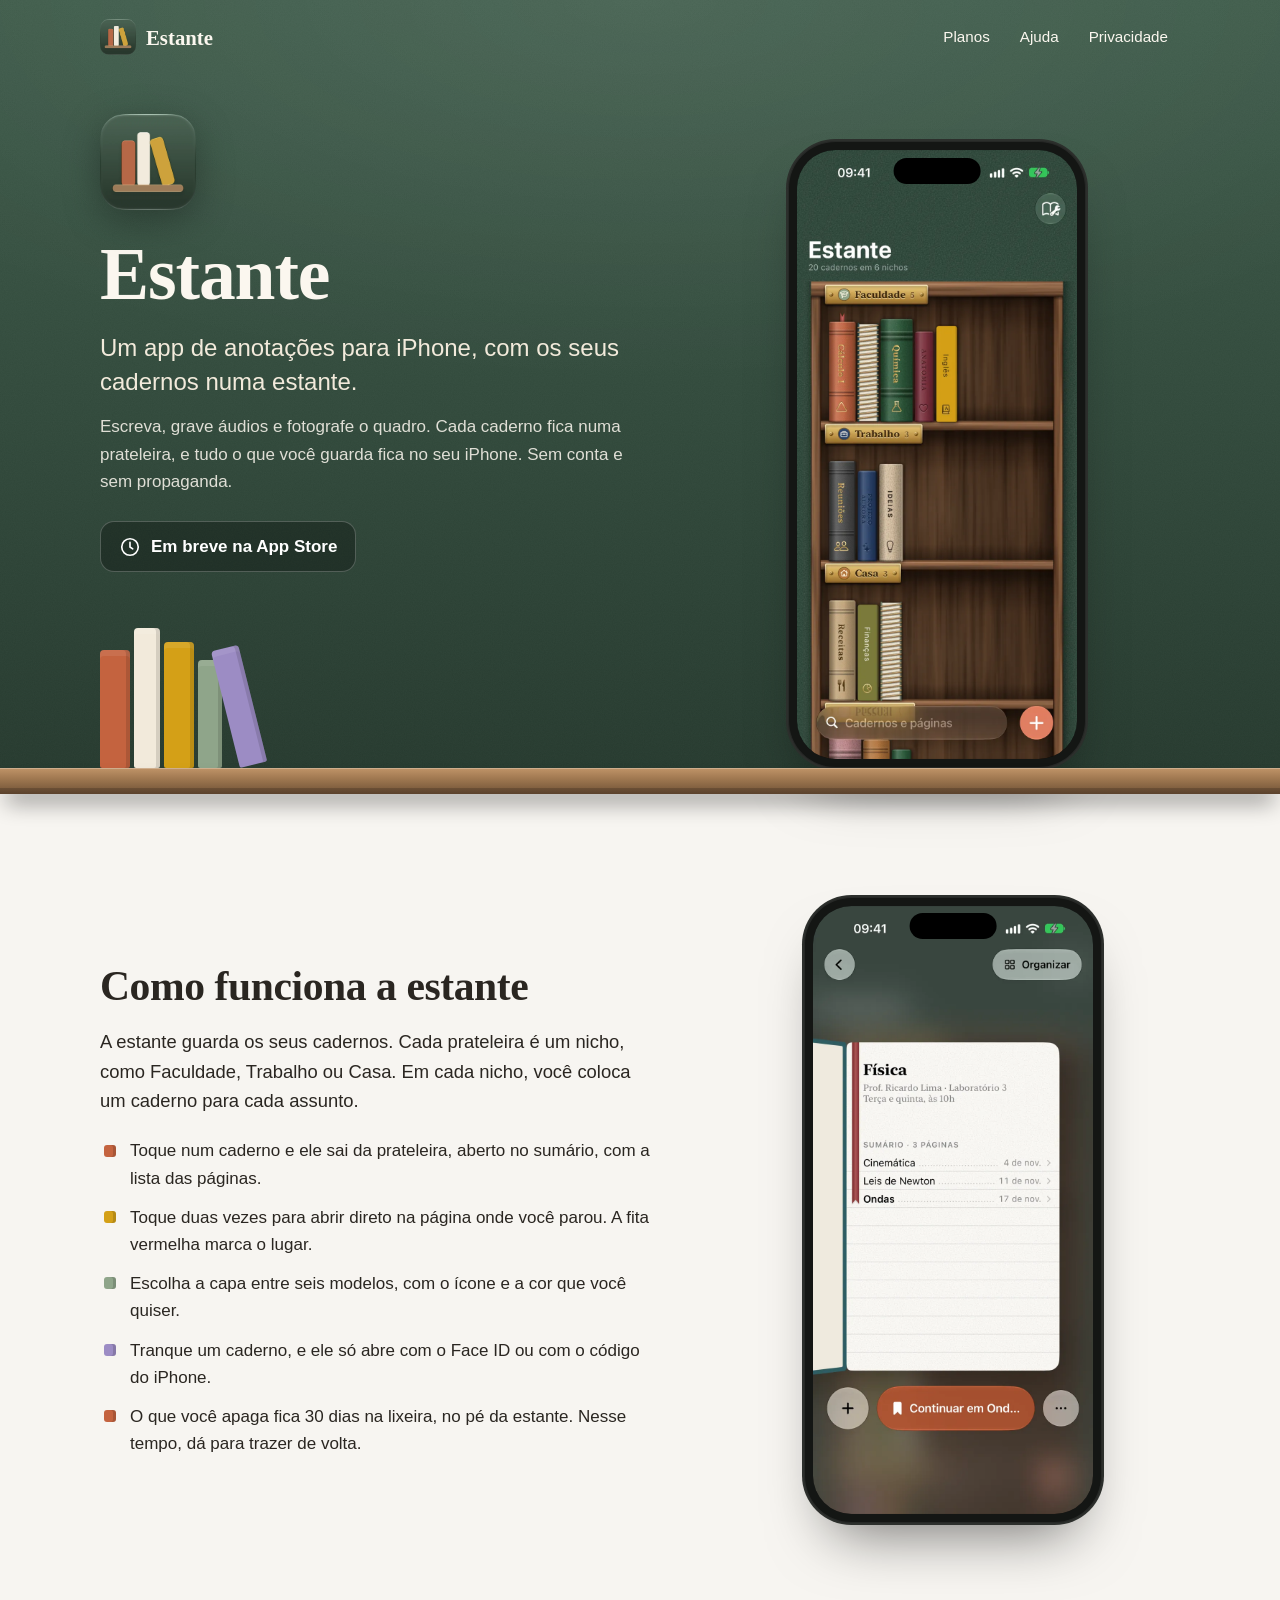
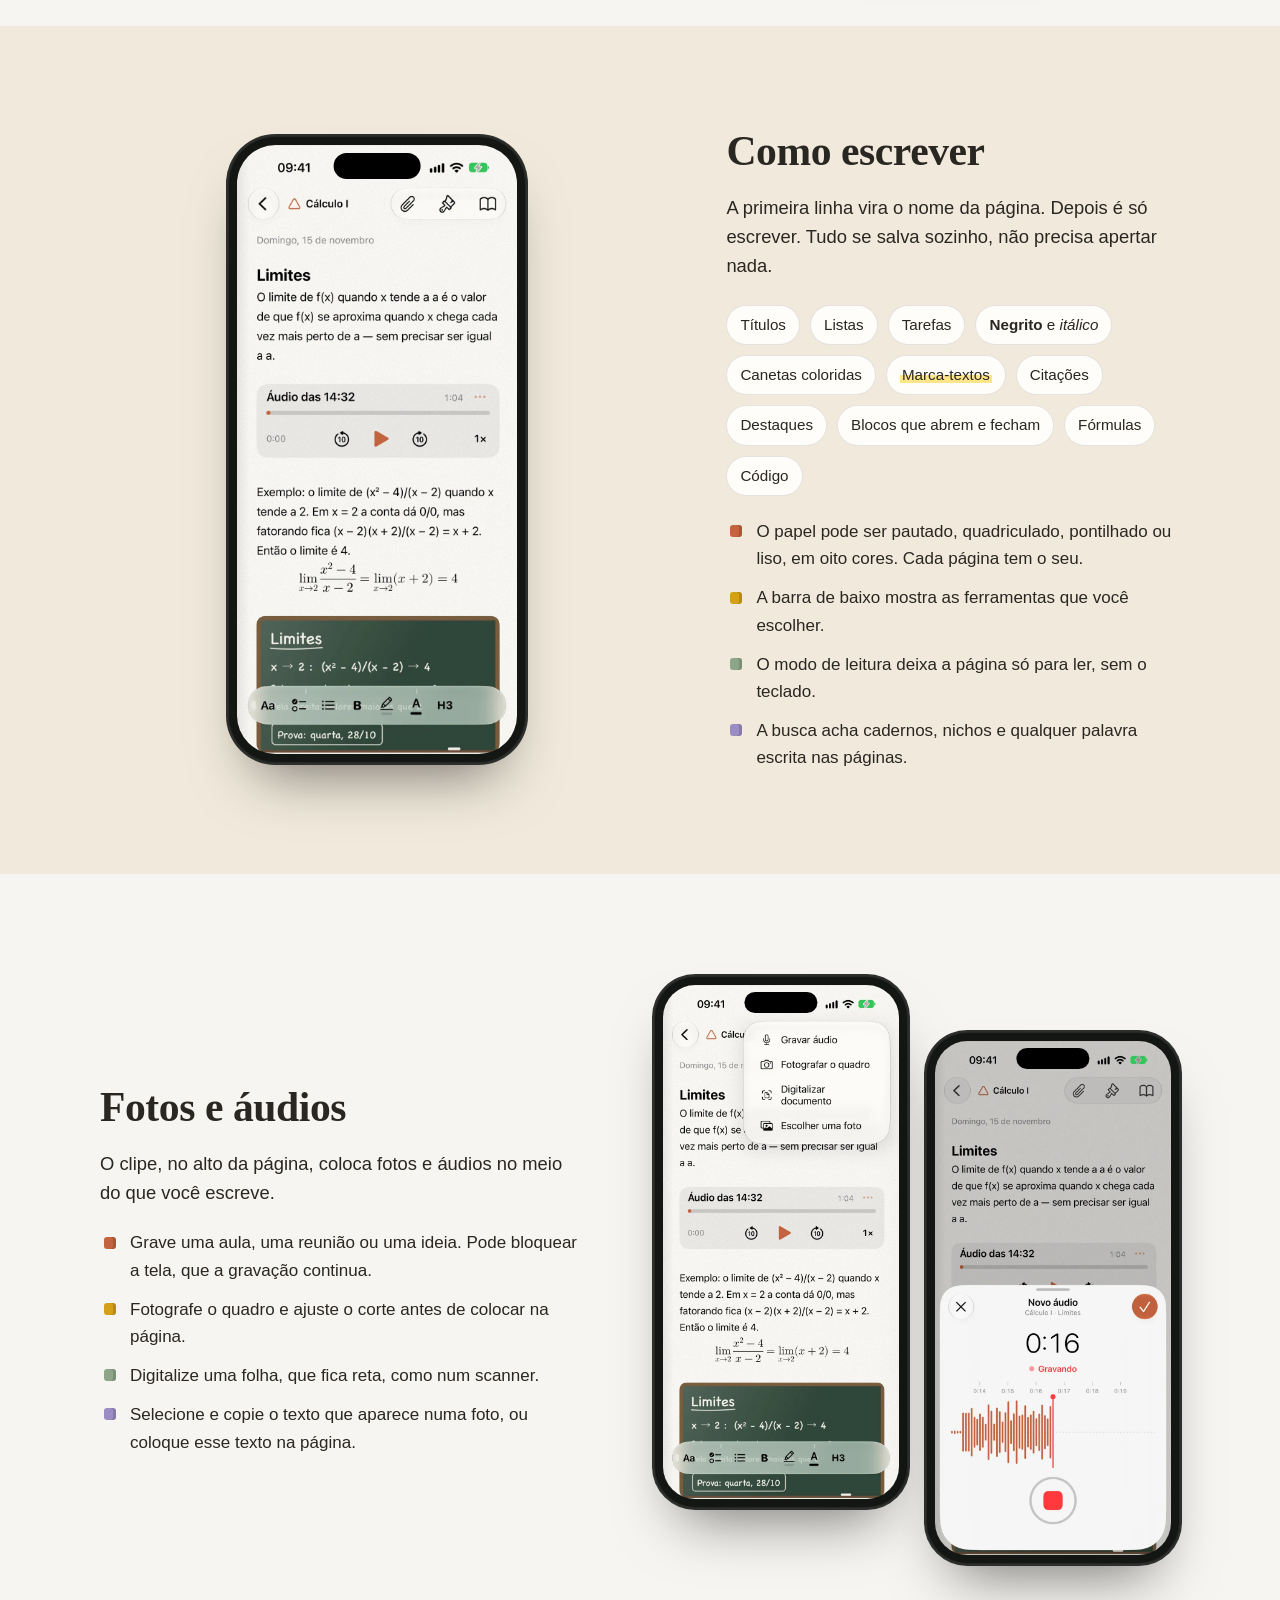
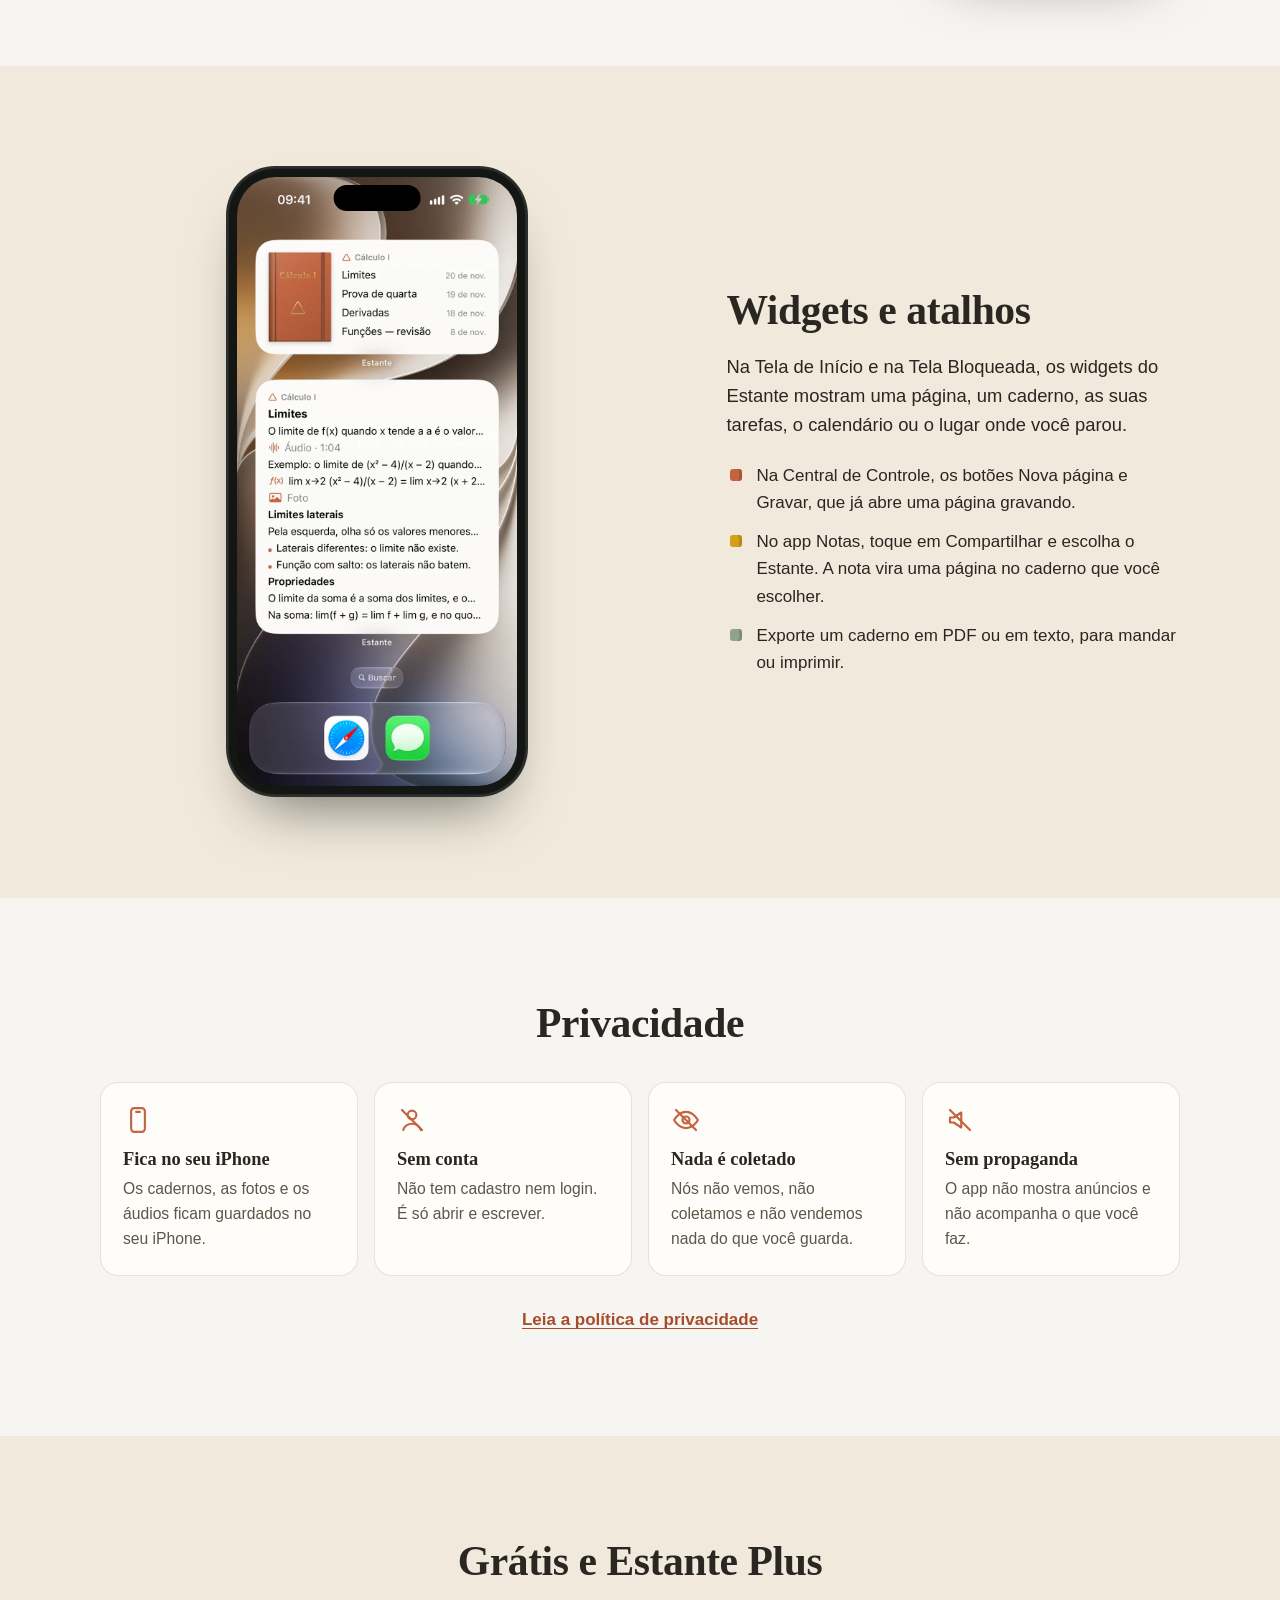
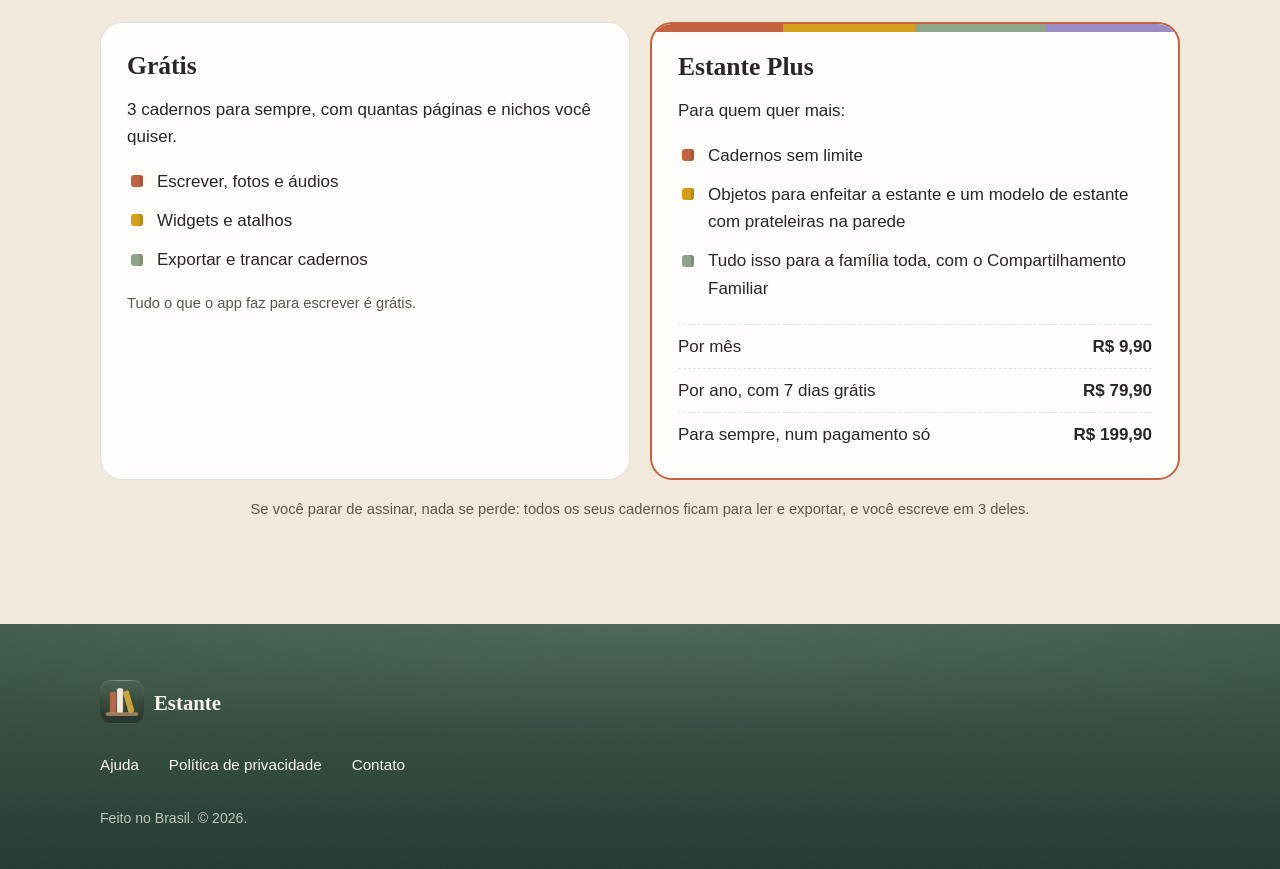
==== index.html @ 5b4198fe "O site do Estante: o início, a política de privacidade e a ajuda As páginas do app, com as cores del" ====
<!doctype html>
<html lang="pt-BR">
<head>
  <meta charset="utf-8">
  <meta name="viewport" content="width=device-width, initial-scale=1">
  <title>Estante · Um app de anotações para iPhone</title>
  <meta name="description" content="O Estante é um app de anotações para iPhone. Os seus cadernos ficam numa estante, e tudo o que você escreve fica no seu iPhone.">
  <meta name="theme-color" content="#3d5a49">
  <link rel="canonical" href="https://capetinigui.github.io/estante-site/">
  <meta property="og:url" content="https://capetinigui.github.io/estante-site/">
  <meta property="og:image" content="https://capetinigui.github.io/estante-site/imagens/compartilhar.jpg">
  <meta property="og:image:width" content="1200">
  <meta property="og:image:height" content="630">
  <meta property="og:image:alt" content="O ícone do Estante e o texto: um app de anotações para iPhone, com os seus cadernos numa estante.">
  <meta name="twitter:card" content="summary_large_image">
  <meta property="og:title" content="Estante">
  <meta property="og:description" content="Um app de anotações para iPhone, com os seus cadernos numa estante.">
  <meta property="og:type" content="website">
  <meta property="og:locale" content="pt_BR">
  <link rel="icon" type="image/png" href="imagens/favicon.png">
  <link rel="apple-touch-icon" href="imagens/icone-toque.png">
  <link rel="stylesheet" href="estilo.css">
</head>
<body>
  <a class="pular" href="#principal">Pular para o conteúdo</a>

  <header class="parede abertura-livros">
    <nav class="barra conteudo" aria-label="Principal">
      <a class="marca" href="./"><img src="imagens/icone.webp" width="36" height="36" alt="">Estante</a>
      <div class="links">
        <a class="largo" href="#planos">Planos</a>
        <a href="ajuda/">Ajuda</a>
        <a href="privacidade/">Privacidade</a>
      </div>
    </nav>

    <div class="abertura conteudo">
      <div class="texto">
        <img class="icone-grande" src="imagens/icone.webp" width="96" height="96" alt="O ícone do Estante: três livros numa tábua, sobre a parede verde.">
        <h1>Estante</h1>
        <p class="chamada">Um app de anotações para iPhone, com os seus cadernos numa estante.</p>
        <p>Escreva, grave áudios e fotografe o quadro. Cada caderno fica numa prateleira, e tudo o que você guarda fica no seu iPhone. Sem conta e sem propaganda.</p>
        <p class="selo">
          <svg viewBox="0 0 24 24" fill="none" stroke="currentColor" stroke-width="1.8" stroke-linecap="round" stroke-linejoin="round" aria-hidden="true"><circle cx="12" cy="12" r="9"/><path d="M12 7v5l3 2"/></svg>
          Em breve na App Store
        </p>
      </div>
      <figure class="aparelho">
        <img src="imagens/estante.webp" width="780" height="1696" alt="A estante do app: prateleiras de madeira com os nichos Faculdade, Trabalho e Casa, cada um com os seus cadernos em pé.">
      </figure>
    </div>

    <div class="livros" aria-hidden="true"><span></span><span></span><span></span><span></span><span></span></div>
    <div class="tabua" aria-hidden="true"></div>
  </header>

  <main id="principal">
    <section class="secao" id="estante" aria-labelledby="t-estante">
      <div class="conteudo duas-colunas">
        <div class="texto">
          <h2 id="t-estante">Como funciona a estante</h2>
          <p class="maior">A estante guarda os seus cadernos. Cada prateleira é um nicho, como Faculdade, Trabalho ou Casa. Em cada nicho, você coloca um caderno para cada assunto.</p>
          <ul class="lista">
            <li>Toque num caderno e ele sai da prateleira, aberto no sumário, com a lista das páginas.</li>
            <li>Toque duas vezes para abrir direto na página onde você parou. A fita vermelha marca o lugar.</li>
            <li>Escolha a capa entre seis modelos, com o ícone e a cor que você quiser.</li>
            <li>Tranque um caderno, e ele só abre com o Face ID ou com o código do iPhone.</li>
            <li>O que você apaga fica 30 dias na lixeira, no pé da estante. Nesse tempo, dá para trazer de volta.</li>
          </ul>
        </div>
        <figure class="aparelho">
          <img src="imagens/caderno.webp" width="780" height="1696" loading="lazy" alt="O caderno Física fora da prateleira, aberto no sumário, com as páginas Cinemática, Leis de Newton e Ondas.">
        </figure>
      </div>
    </section>

    <section class="secao alternada" id="escrever" aria-labelledby="t-escrever">
      <div class="conteudo duas-colunas invertida">
        <div class="texto">
          <h2 id="t-escrever">Como escrever</h2>
          <p class="maior">A primeira linha vira o nome da página. Depois é só escrever. Tudo se salva sozinho, não precisa apertar nada.</p>
          <ul class="etiquetas" aria-label="O que dá para usar na página">
            <li>Títulos</li>
            <li>Listas</li>
            <li>Tarefas</li>
            <li><strong>Negrito</strong> e <em>itálico</em></li>
            <li>Canetas coloridas</li>
            <li><span class="m">Marca-textos</span></li>
            <li>Citações</li>
            <li>Destaques</li>
            <li>Blocos que abrem e fecham</li>
            <li>Fórmulas</li>
            <li>Código</li>
          </ul>
          <ul class="lista">
            <li>O papel pode ser pautado, quadriculado, pontilhado ou liso, em oito cores. Cada página tem o seu.</li>
            <li>A barra de baixo mostra as ferramentas que você escolher.</li>
            <li>O modo de leitura deixa a página só para ler, sem o teclado.</li>
            <li>A busca acha cadernos, nichos e qualquer palavra escrita nas páginas.</li>
          </ul>
        </div>
        <figure class="aparelho">
          <img src="imagens/pagina.webp" width="780" height="1696" loading="lazy" alt="Uma página do caderno Cálculo I, sobre limites, com texto, um áudio, uma fórmula e a foto do quadro da aula.">
        </figure>
      </div>
    </section>

    <section class="secao" id="fotos-e-audios" aria-labelledby="t-fotos">
      <div class="conteudo duas-colunas">
        <div class="texto">
          <h2 id="t-fotos">Fotos e áudios</h2>
          <p class="maior">O clipe, no alto da página, coloca fotos e áudios no meio do que você escreve.</p>
          <ul class="lista">
            <li>Grave uma aula, uma reunião ou uma ideia. Pode bloquear a tela, que a gravação continua.</li>
            <li>Fotografe o quadro e ajuste o corte antes de colocar na página.</li>
            <li>Digitalize uma folha, que fica reta, como num scanner.</li>
            <li>Selecione e copie o texto que aparece numa foto, ou coloque esse texto na página.</li>
          </ul>
        </div>
        <div class="par">
          <figure class="aparelho pequeno">
            <img src="imagens/clipe.webp" width="780" height="1696" loading="lazy" alt="O menu do clipe aberto na página, com Gravar áudio, Fotografar o quadro, Digitalizar documento e Escolher uma foto.">
          </figure>
          <figure class="aparelho pequeno">
            <img src="imagens/gravar.webp" width="780" height="1696" loading="lazy" alt="A tela de gravar um áudio novo, gravando há 16 segundos, com a onda da voz.">
          </figure>
        </div>
      </div>
    </section>

    <section class="secao alternada" id="widgets" aria-labelledby="t-widgets">
      <div class="conteudo duas-colunas invertida">
        <div class="texto">
          <h2 id="t-widgets">Widgets e atalhos</h2>
          <p class="maior">Na Tela de Início e na Tela Bloqueada, os widgets do Estante mostram uma página, um caderno, as suas tarefas, o calendário ou o lugar onde você parou.</p>
          <ul class="lista">
            <li>Na Central de Controle, os botões Nova página e Gravar, que já abre uma página gravando.</li>
            <li>No app Notas, toque em Compartilhar e escolha o Estante. A nota vira uma página no caderno que você escolher.</li>
            <li>Exporte um caderno em PDF ou em texto, para mandar ou imprimir.</li>
          </ul>
        </div>
        <figure class="aparelho">
          <img src="imagens/widgets.webp" width="780" height="1696" loading="lazy" alt="A Tela de Início com dois widgets do Estante: o caderno Cálculo I com as últimas páginas e a página Limites.">
        </figure>
      </div>
    </section>

    <section class="secao" id="privacidade" aria-labelledby="t-privacidade">
      <div class="conteudo centro">
        <h2 id="t-privacidade">Privacidade</h2>
        <div class="cartoes">
          <div class="cartao">
            <svg viewBox="0 0 24 24" fill="none" stroke="currentColor" stroke-width="1.7" stroke-linecap="round" stroke-linejoin="round" aria-hidden="true"><rect x="6.5" y="2.5" width="11" height="19" rx="2.5"/><path d="M10.5 5.5h3"/></svg>
            <h3>Fica no seu iPhone</h3>
            <p>Os cadernos, as fotos e os áudios ficam guardados no seu iPhone.</p>
          </div>
          <div class="cartao">
            <svg viewBox="0 0 24 24" fill="none" stroke="currentColor" stroke-width="1.7" stroke-linecap="round" stroke-linejoin="round" aria-hidden="true"><circle cx="12" cy="8" r="3.5"/><path d="M5 20c1.2-3.4 4-5 7-5s5.8 1.6 7 5"/><path d="M4 4l16 16"/></svg>
            <h3>Sem conta</h3>
            <p>Não tem cadastro nem login. É só abrir e escrever.</p>
          </div>
          <div class="cartao">
            <svg viewBox="0 0 24 24" fill="none" stroke="currentColor" stroke-width="1.7" stroke-linecap="round" stroke-linejoin="round" aria-hidden="true"><path d="M2.5 12s3.5-6.5 9.5-6.5S21.5 12 21.5 12 18 18.5 12 18.5 2.5 12 2.5 12z"/><circle cx="12" cy="12" r="2.8"/><path d="M4 4l16 16"/></svg>
            <h3>Nada é coletado</h3>
            <p>Nós não vemos, não coletamos e não vendemos nada do que você guarda.</p>
          </div>
          <div class="cartao">
            <svg viewBox="0 0 24 24" fill="none" stroke="currentColor" stroke-width="1.7" stroke-linecap="round" stroke-linejoin="round" aria-hidden="true"><path d="M4 10v4h3l6 4V6L7 10H4z"/><path d="M4 4l16 16"/></svg>
            <h3>Sem propaganda</h3>
            <p>O app não mostra anúncios e não acompanha o que você faz.</p>
          </div>
        </div>
        <p class="mais"><a href="privacidade/">Leia a política de privacidade</a></p>
      </div>
    </section>

    <section class="secao alternada" id="planos" aria-labelledby="t-planos">
      <div class="conteudo">
        <div class="centro">
          <h2 id="t-planos">Grátis e Estante Plus</h2>
        </div>
        <div class="planos">
          <div class="plano">
            <h3>Grátis</h3>
            <p>3 cadernos para sempre, com quantas páginas e nichos você quiser.</p>
            <ul class="lista">
              <li>Escrever, fotos e áudios</li>
              <li>Widgets e atalhos</li>
              <li>Exportar e trancar cadernos</li>
            </ul>
            <p class="nota">Tudo o que o app faz para escrever é grátis.</p>
          </div>
          <div class="plano plus">
            <h3>Estante Plus</h3>
            <p>Para quem quer mais:</p>
            <ul class="lista">
              <li>Cadernos sem limite</li>
              <li>Objetos para enfeitar a estante e um modelo de estante com prateleiras na parede</li>
              <li>Tudo isso para a família toda, com o Compartilhamento Familiar</li>
            </ul>
            <ul class="precos">
              <li><span>Por mês</span><strong>R$ 9,90</strong></li>
              <li><span>Por ano, com 7 dias grátis</span><strong>R$ 79,90</strong></li>
              <li><span>Para sempre, num pagamento só</span><strong>R$ 199,90</strong></li>
            </ul>
          </div>
        </div>
        <p class="nota centro">Se você parar de assinar, nada se perde: todos os seus cadernos ficam para ler e exportar, e você escreve em 3 deles.</p>
      </div>
    </section>
  </main>

  <footer class="parede pe">
    <div class="conteudo">
      <a class="marca" href="./"><img src="imagens/icone.webp" width="44" height="44" alt="">Estante</a>
      <div class="links">
        <a href="ajuda/">Ajuda</a>
        <a href="privacidade/">Política de privacidade</a>
        <a href="ajuda/#contato">Contato</a>
      </div>
      <small>Feito no Brasil. © 2026.</small>
    </div>
  </footer>
</body>
</html>
---- estilo.css ----
/* O site do Estante: as cores do app (a parede verde, a nogueira da estante,
   o papel e a terracota), as letras do próprio aparelho e nada de fora: sem
   fontes, scripts ou contadores de outros sites. */

:root {
  color-scheme: light dark;

  --parede: #3d5a49;
  --parede-escura: #26392e;
  --nogueira-clara: #c09468;
  --nogueira: #a27a52;
  --nogueira-escura: #6f5136;

  --papel: #f7f5f1;
  --papel-2: #f1eadc;
  --cartao: #fffdf9;
  --tinta: #2a2621;
  --tinta-suave: #5d554b;
  --linha: rgba(42, 38, 33, 0.12);

  --terracota: #c4633f;
  --terracota-texto: #a64d2d;
  --botao: #b5562f;
  --mostarda: #d4a017;
  --salvia: #8fa58a;
  --lilas: #9c8cc4;
  --creme: #f2eadb;
  --marca-texto: #ffe58a;

  --serifa: ui-serif, "New York", "Iowan Old Style", "Palatino Linotype", Georgia, serif;
  --sem-serifa: -apple-system, BlinkMacSystemFont, "Segoe UI", Roboto, "Helvetica Neue", Arial, sans-serif;
  --largura: 1080px;
}

@media (prefers-color-scheme: dark) {
  :root {
    --papel: #1b2520;
    --papel-2: #212d27;
    --cartao: #26332c;
    --tinta: #eee8dd;
    --tinta-suave: #b8afa2;
    --linha: rgba(238, 232, 221, 0.14);
    --terracota-texto: #e88d66;
    --marca-texto: #8a6d12;
  }
}

* { box-sizing: border-box; }

html { -webkit-text-size-adjust: 100%; scroll-behavior: smooth; }
@media (prefers-reduced-motion: reduce) { html { scroll-behavior: auto; } }

body {
  margin: 0;
  background: var(--papel);
  color: var(--tinta);
  font: 17px/1.6 var(--sem-serifa);
  overflow-x: hidden;
}

img { max-width: 100%; }

a { color: var(--terracota-texto); text-underline-offset: 0.18em; }
a:hover { text-decoration-thickness: 2px; }
:focus-visible { outline: 3px solid var(--mostarda); outline-offset: 3px; border-radius: 4px; }

h1, h2, h3 { font-family: var(--serifa); font-weight: 700; line-height: 1.15; margin: 0; }
h2 { font-size: clamp(1.85rem, 1.4rem + 1.6vw, 2.6rem); letter-spacing: -0.01em; }
h3 { font-size: 1.3rem; }
p { margin: 0.9em 0 0; }

.conteudo { width: min(100% - 32px, var(--largura)); margin-inline: auto; }

.pular {
  position: absolute; left: 16px; top: -60px; z-index: 10;
  background: var(--cartao); color: var(--tinta); padding: 10px 14px; border-radius: 10px;
}
.pular:focus { top: 12px; }

/* ------------------------------------------------------------------ */
/* A parede: o alto de todas as páginas e o pé.                        */

.parede {
  position: relative;
  color: #fbf7ef;
  background:
    radial-gradient(120% 80% at 50% 0%, rgba(255, 255, 255, 0.07), transparent 60%),
    linear-gradient(180deg, var(--parede) 0%, var(--parede-escura) 100%);
}
/* Um pouco de textura de tinta na parede, desenhada aqui mesmo. */
.parede::before {
  content: "";
  position: absolute; inset: 0;
  pointer-events: none;
  opacity: 0.22;
  mix-blend-mode: soft-light;
  background-image: url("data:image/svg+xml,%3Csvg xmlns='http://www.w3.org/2000/svg' width='180' height='180'%3E%3Cfilter id='g'%3E%3CfeTurbulence type='fractalNoise' baseFrequency='.9' numOctaves='2' stitchTiles='stitch'/%3E%3CfeColorMatrix values='0 0 0 0 .5 0 0 0 0 .5 0 0 0 0 .5 0 0 0 .9 0'/%3E%3C/filter%3E%3Crect width='100%25' height='100%25' filter='url(%23g)'/%3E%3C/svg%3E");
}
.parede > * { position: relative; }

.barra {
  display: flex; align-items: center; justify-content: space-between; gap: 16px;
  padding-block: 18px;
}
.marca {
  display: inline-flex; align-items: center; gap: 10px;
  color: inherit; text-decoration: none;
  font-family: var(--serifa); font-weight: 700; font-size: 1.3rem;
}
.marca img { width: 36px; height: 36px; display: block; }
.links { display: flex; gap: 6px; flex-wrap: wrap; justify-content: flex-end; }
.links a {
  color: inherit; text-decoration: none; font-size: 0.95rem; font-weight: 500;
  padding: 7px 12px; border-radius: 999px;
}
.links a:hover, .links a[aria-current="page"] { background: rgba(255, 255, 255, 0.12); }
/* No celular, o menu cabe numa linha: os planos ficam na própria página. */
@media (max-width: 479px) {
  .barra .links a { padding: 7px 9px; }
  .barra .links a.largo { display: none; }
}

/* ------------------------------------------------------------------ */
/* A abertura: o texto e o iPhone em pé na tábua.                      */

.abertura {
  display: grid;
  grid-template-columns: 1fr;
  gap: 40px;
  align-items: end;
  padding-top: 28px;
}
.abertura .texto { padding-bottom: 8px; }
.icone-grande { width: 96px; height: 96px; display: block; filter: drop-shadow(0 10px 18px rgba(0, 0, 0, 0.3)); }
.abertura h1 { font-size: clamp(3rem, 2.2rem + 3.6vw, 4.6rem); margin-top: 22px; letter-spacing: -0.015em; }
.abertura .chamada { font-size: clamp(1.25rem, 1.1rem + 0.6vw, 1.5rem); line-height: 1.4; margin-top: 14px; color: var(--creme); }
.abertura .texto > p:not(.chamada) { color: rgba(251, 247, 239, 0.86); max-width: 34em; }
.selo {
  display: inline-flex; align-items: center; gap: 10px;
  margin-top: 26px !important;
  padding: 11px 18px; border-radius: 14px;
  background: rgba(0, 0, 0, 0.28); border: 1px solid rgba(255, 255, 255, 0.22);
  color: #fff !important; font-weight: 600;
}
.selo svg { width: 22px; height: 22px; flex: none; }
.abertura .aparelho { justify-self: center; margin-bottom: 0; }

@media (min-width: 820px) {
  .abertura { grid-template-columns: 1.05fr 0.95fr; gap: 56px; padding-top: 40px; }
  .abertura .texto { padding-bottom: 96px; }
  /* Com os livros na tábua, o texto fica acima deles. */
  .abertura-livros .abertura .texto { padding-bottom: 196px; }
}

/* A tábua de nogueira, com o iPhone e uns livros em pé nela. */
.tabua {
  position: relative;
  height: 26px;
  background: linear-gradient(180deg, var(--nogueira-clara) 0%, var(--nogueira) 38%, var(--nogueira-escura) 100%);
  box-shadow: 0 1px 0 rgba(255, 255, 255, 0.25) inset, 0 14px 22px -6px rgba(0, 0, 0, 0.45);
}
.tabua::after {
  content: ""; position: absolute; left: 0; right: 0; bottom: 0; height: 6px;
  background: rgba(0, 0, 0, 0.18);
}
.vao { height: 44px; }

.livros {
  display: none;
  position: absolute; bottom: 26px; left: max(16px, calc((100% - var(--largura)) / 2));
  align-items: flex-end; gap: 4px; height: 150px;
}
.livros span { display: block; border-radius: 4px 4px 2px 2px; box-shadow: inset -4px 0 0 rgba(0, 0, 0, 0.12), inset 0 6px 0 rgba(255, 255, 255, 0.08); }
.livros span:nth-child(1) { width: 30px; height: 118px; background: var(--terracota); }
.livros span:nth-child(2) { width: 26px; height: 140px; background: var(--creme); }
.livros span:nth-child(3) { width: 30px; height: 126px; background: var(--mostarda); }
.livros span:nth-child(4) { width: 24px; height: 108px; background: var(--salvia); }
.livros span:nth-child(5) { width: 28px; height: 120px; background: var(--lilas); transform-origin: bottom left; transform: translateX(14px) rotate(-14deg); }
@media (min-width: 820px) { .abertura-livros .livros { display: flex; } }

/* ------------------------------------------------------------------ */
/* O iPhone: a foto da tela numa moldura.                              */

.aparelho {
  --tela: min(280px, 70vw);
  position: relative;
  width: calc(var(--tela) + 18px);
  margin: 0;
  padding: 9px;
  border-radius: calc(var(--tela) * 0.137 + 9px);
  background: #141614;
  box-shadow:
    0 0 0 1px rgba(255, 255, 255, 0.08) inset,
    0 0 0 2px #2c2f2c,
    0 34px 60px -26px rgba(0, 0, 0, 0.55);
}
.aparelho img {
  display: block; width: var(--tela); height: auto;
  border-radius: calc(var(--tela) * 0.137);
  background: #000;
}
/* A ilha do alto da tela. */
.aparelho::after {
  content: ""; position: absolute; left: 50%; top: calc(9px + var(--tela) * 0.027);
  width: calc(var(--tela) * 0.31); height: calc(var(--tela) * 0.092);
  transform: translateX(-50%); border-radius: 999px; background: #000;
}
.aparelho.pequeno { --tela: min(236px, 40vw); }

/* ------------------------------------------------------------------ */
/* As partes do app.                                                   */

.secao { padding-block: clamp(56px, 8vw, 104px); }
.secao.alternada { background: var(--papel-2); }

.duas-colunas { display: grid; gap: 44px; align-items: center; }
.duas-colunas .aparelho { justify-self: center; }
@media (min-width: 820px) {
  .duas-colunas { grid-template-columns: 1.1fr 0.9fr; gap: 72px; }
  .duas-colunas.invertida > :first-child { order: 2; }
}

.rotulo {
  display: inline-block; margin-bottom: 14px;
  font-size: 0.82rem; font-weight: 700; letter-spacing: 0.08em; text-transform: uppercase;
  color: var(--terracota-texto);
}
.texto > p { color: var(--tinta-suave); max-width: 36em; }
.texto > p.maior { color: var(--tinta); font-size: 1.15rem; }

.lista { list-style: none; padding: 0; margin: 22px 0 0; display: grid; gap: 12px; max-width: 36em; }
.lista li { position: relative; padding-left: 30px; }
.lista li::before {
  content: ""; position: absolute; left: 4px; top: 0.42em;
  width: 12px; height: 12px; border-radius: 3px;
  background: var(--terracota);
  box-shadow: inset -3px 0 0 rgba(0, 0, 0, 0.14);
}
.lista li:nth-child(4n + 2)::before { background: var(--mostarda); }
.lista li:nth-child(4n + 3)::before { background: var(--salvia); }
.lista li:nth-child(4n + 4)::before { background: var(--lilas); }

.par { display: flex; justify-content: center; align-items: flex-start; gap: 18px; }
.par .aparelho:nth-child(2) { margin-top: 56px; }

/* O jeito de escrever: as etiquetas, como as marcas de um caderno. */
.etiquetas { display: flex; flex-wrap: wrap; gap: 10px; margin-top: 24px; max-width: 38em; padding: 0; list-style: none; }
.etiquetas li {
  padding: 7px 13px; border-radius: 999px;
  background: var(--cartao); border: 1px solid var(--linha);
  font-size: 0.95rem;
}
.etiquetas .m { background: linear-gradient(transparent 55%, var(--marca-texto) 55%); padding: 0 2px; }

/* ------------------------------------------------------------------ */
/* Privacidade.                                                        */

.cartoes { display: grid; gap: 16px; margin-top: 34px; grid-template-columns: repeat(auto-fit, minmax(220px, 1fr)); }
.cartao {
  text-align: left;
  background: var(--cartao); border: 1px solid var(--linha); border-radius: 18px;
  padding: 22px 22px 24px;
}
.cartao svg { width: 30px; height: 30px; color: var(--terracota); display: block; }
.cartao h3 { margin-top: 14px; font-size: 1.15rem; }
.cartao p { margin-top: 6px; color: var(--tinta-suave); font-size: 0.98rem; }
.centro { text-align: center; }
.centro .texto > p, .centro > p { margin-inline: auto; }
.mais { margin-top: 30px; font-weight: 600; }

/* ------------------------------------------------------------------ */
/* Grátis e Estante Plus.                                              */

.planos { display: grid; gap: 20px; margin-top: 36px; }
@media (min-width: 820px) { .planos { grid-template-columns: 1fr 1fr; } }
.plano {
  position: relative; overflow: hidden;
  background: var(--cartao); border: 1px solid var(--linha); border-radius: 22px;
  padding: 28px 26px 30px;
}
.plano h3 { font-size: 1.6rem; }
.plano .lista { margin-top: 18px; }
.plano.plus { border: 2px solid var(--terracota); }
.plano.plus::before {
  content: ""; position: absolute; left: 0; right: 0; top: 0; height: 8px;
  background: linear-gradient(90deg, var(--terracota) 0 25%, var(--mostarda) 25% 50%, var(--salvia) 50% 75%, var(--lilas) 75% 100%);
}
.precos { list-style: none; padding: 0; margin: 22px 0 0; display: grid; gap: 8px; }
.precos li { display: flex; justify-content: space-between; gap: 12px; padding-top: 8px; border-top: 1px dashed var(--linha); }
.precos strong { font-variant-numeric: tabular-nums; white-space: nowrap; }
.nota { font-size: 0.92rem; color: var(--tinta-suave); margin-top: 18px; }

/* ------------------------------------------------------------------ */
/* As páginas de texto: ajuda e privacidade.                           */

.titulo-da-pagina { padding: 34px 0 52px; }
.titulo-da-pagina h1 { font-size: clamp(2.4rem, 1.9rem + 2.4vw, 3.4rem); }
.titulo-da-pagina p { color: rgba(251, 247, 239, 0.86); max-width: 36em; }

.folha {
  width: min(100% - 32px, 760px);
  margin: -26px auto 64px;
  position: relative;
  background: var(--cartao);
  border: 1px solid var(--linha);
  border-radius: 20px;
  padding: clamp(24px, 5vw, 52px);
  box-shadow: 0 30px 60px -40px rgba(0, 0, 0, 0.35);
}
.folha h2 { font-size: 1.6rem; margin-top: 1.8em; }
.folha h2:first-child { margin-top: 0; }
.folha ul { padding-left: 1.2em; }
.folha li + li { margin-top: 0.4em; }
.folha .data { color: var(--tinta-suave); font-style: italic; margin-top: 0; }

details {
  border-bottom: 1px solid var(--linha);
  padding: 4px 0;
}
details:first-of-type { border-top: 1px solid var(--linha); }
summary {
  cursor: pointer; list-style: none;
  display: flex; justify-content: space-between; align-items: center; gap: 16px;
  padding: 14px 0; font-weight: 600; font-size: 1.05rem;
}
summary::-webkit-details-marker { display: none; }
summary::after {
  content: ""; flex: none; width: 10px; height: 10px; margin-right: 4px;
  border-right: 2px solid var(--terracota); border-bottom: 2px solid var(--terracota);
  transform: rotate(45deg) translateY(-3px); transition: transform 0.2s;
}
details[open] summary::after { transform: rotate(-135deg) translateY(-2px); }
details > :not(summary) { margin-top: 0; padding-bottom: 14px; color: var(--tinta-suave); }
details p + p { margin-top: 0.6em; padding-bottom: 0; }

.contato {
  margin-top: 40px; padding: 22px 24px; border-radius: 16px;
  background: var(--papel-2);
}
.contato h2 { margin-top: 0; font-size: 1.35rem; }

/* ------------------------------------------------------------------ */
/* O pé.                                                               */

.pe { padding: 56px 0 40px; }
.pe .conteudo { display: grid; gap: 22px; }
.pe .links { justify-content: flex-start; margin-left: -12px; }
.pe small { color: rgba(251, 247, 239, 0.72); font-size: 0.88rem; line-height: 1.6; }
.pe .marca img { width: 44px; height: 44px; }
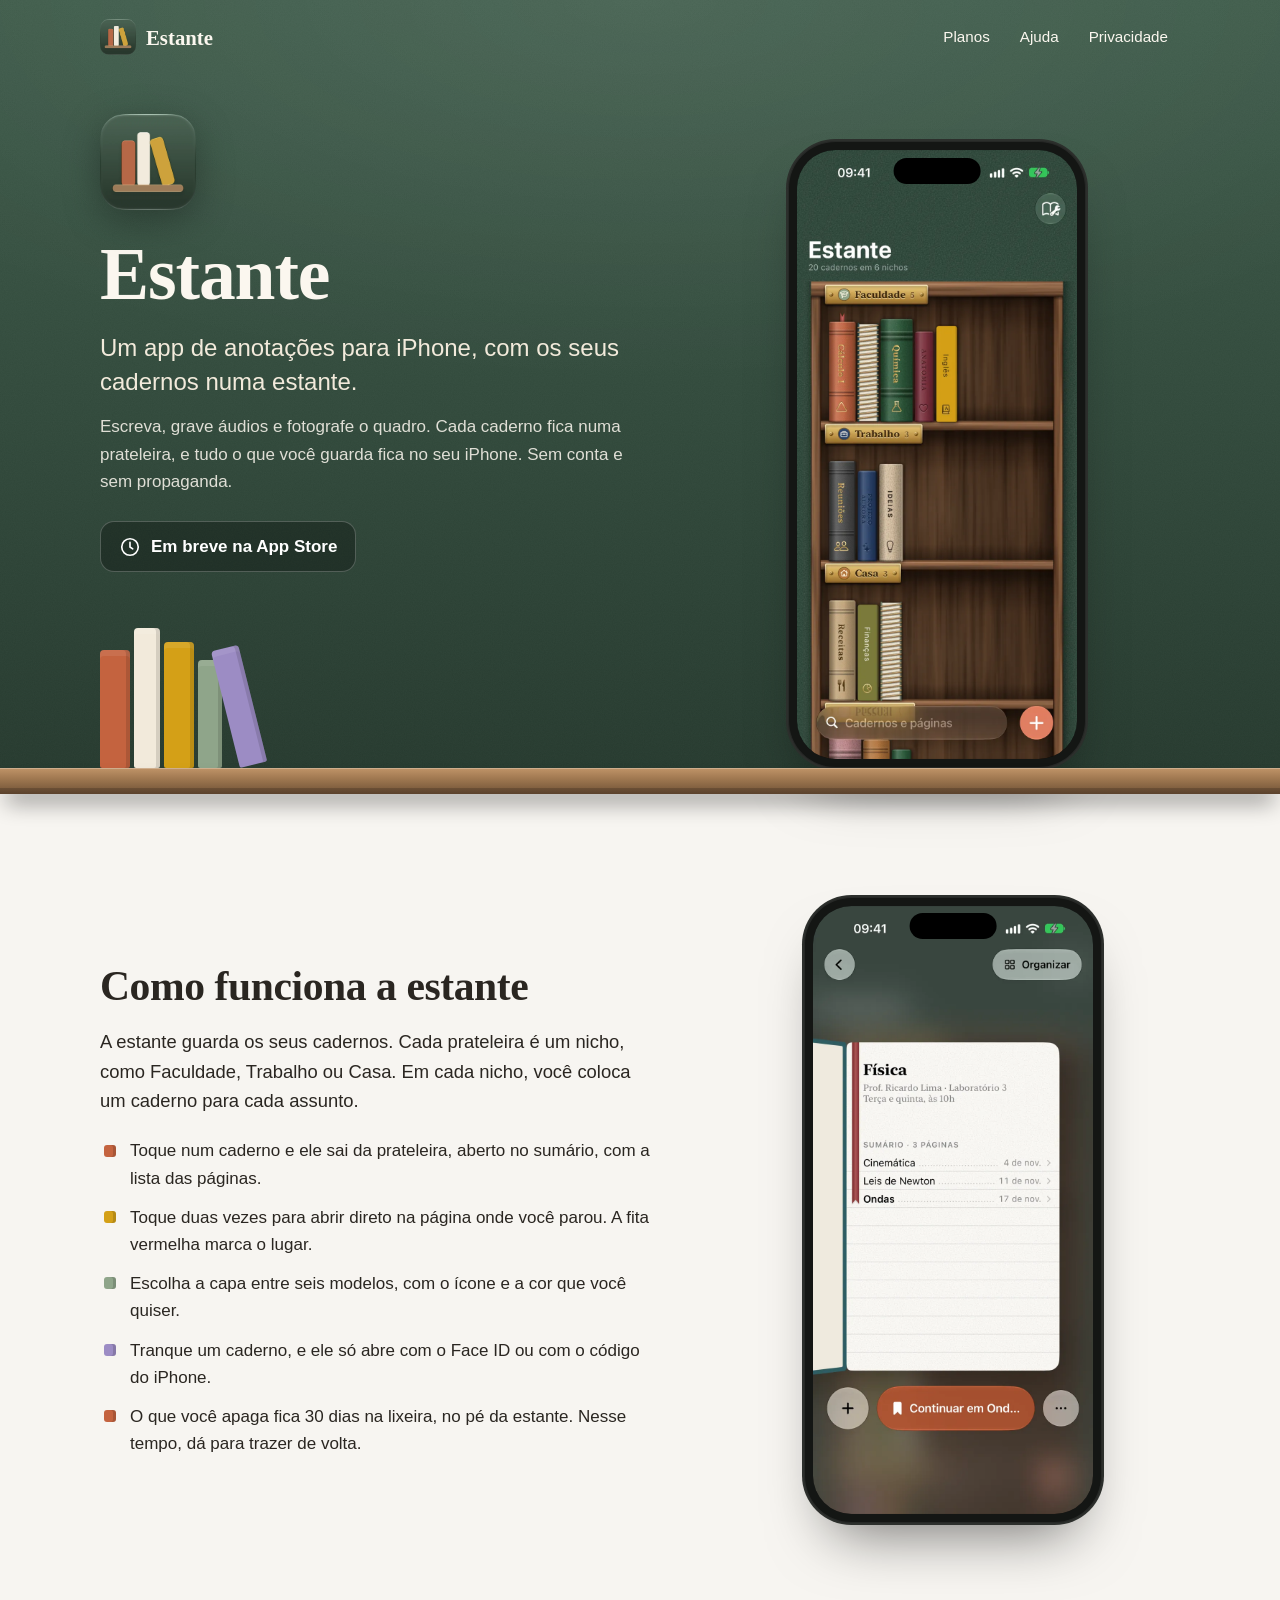
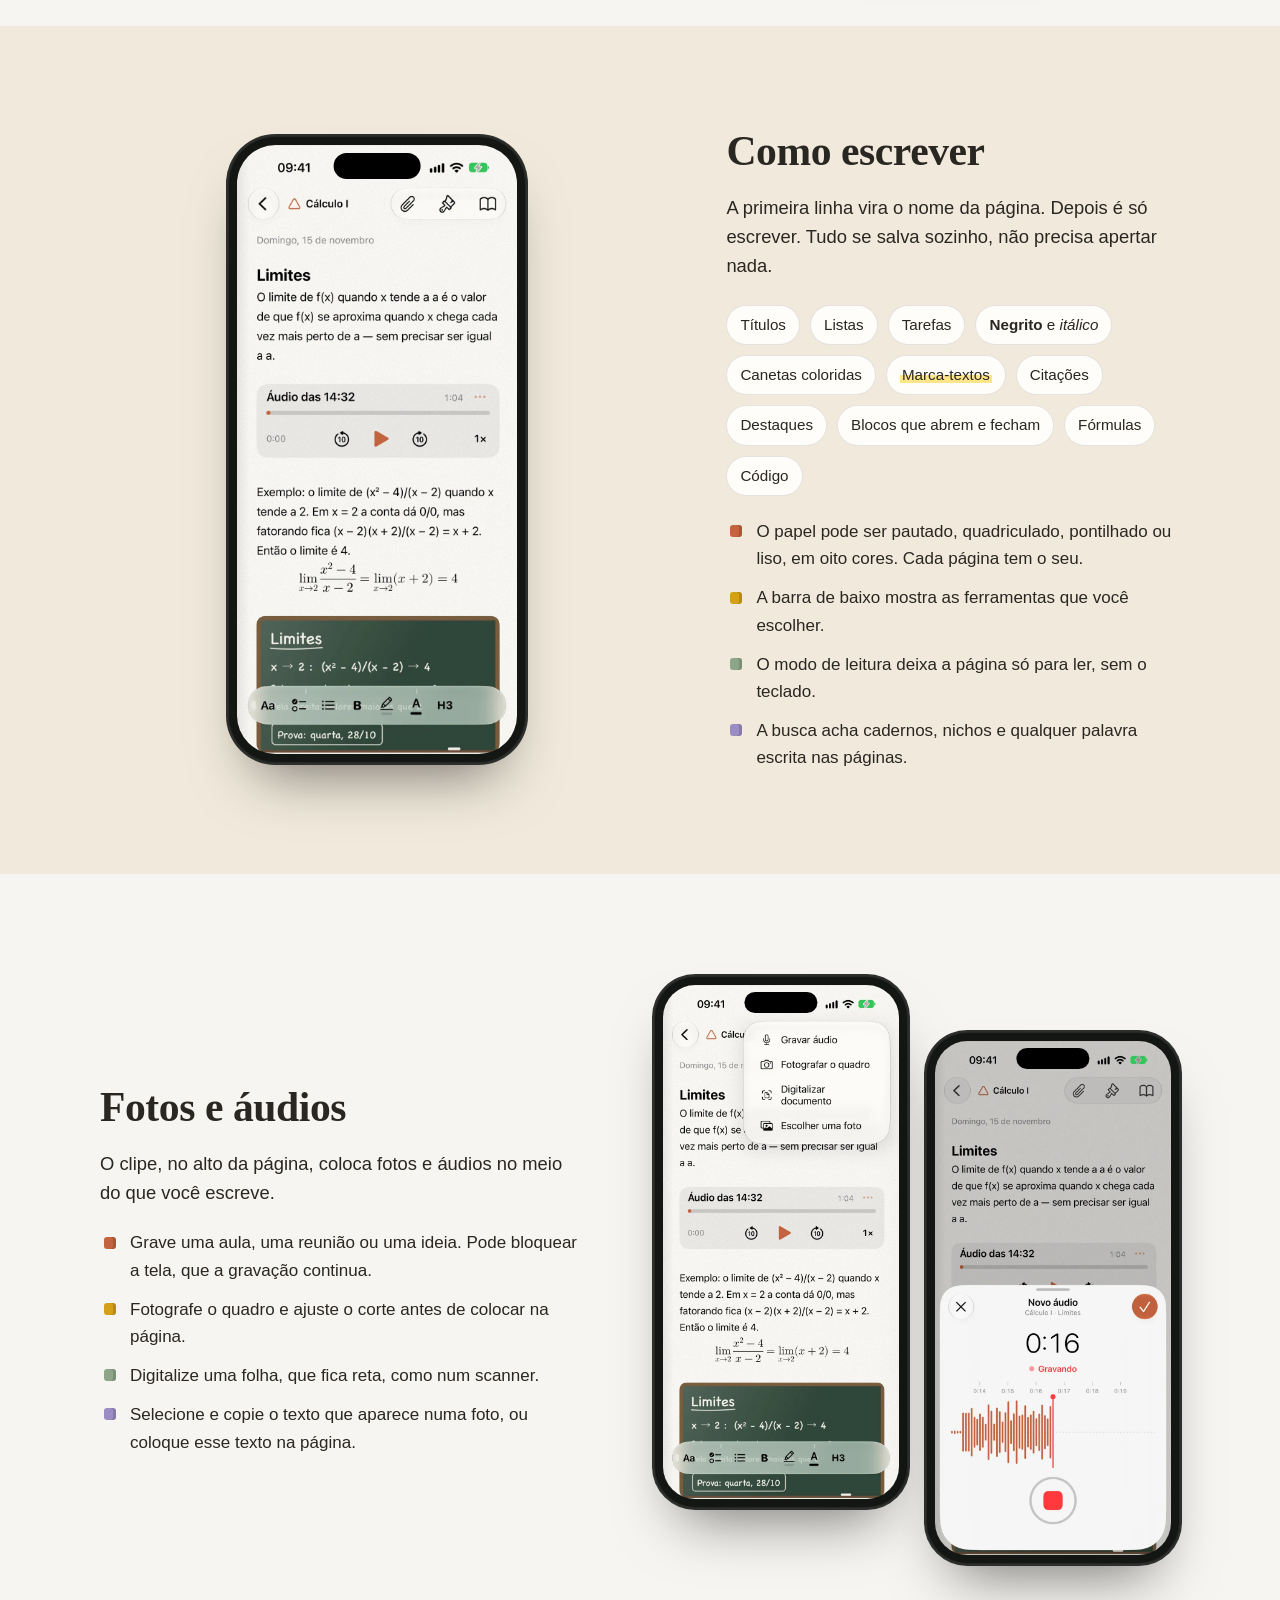
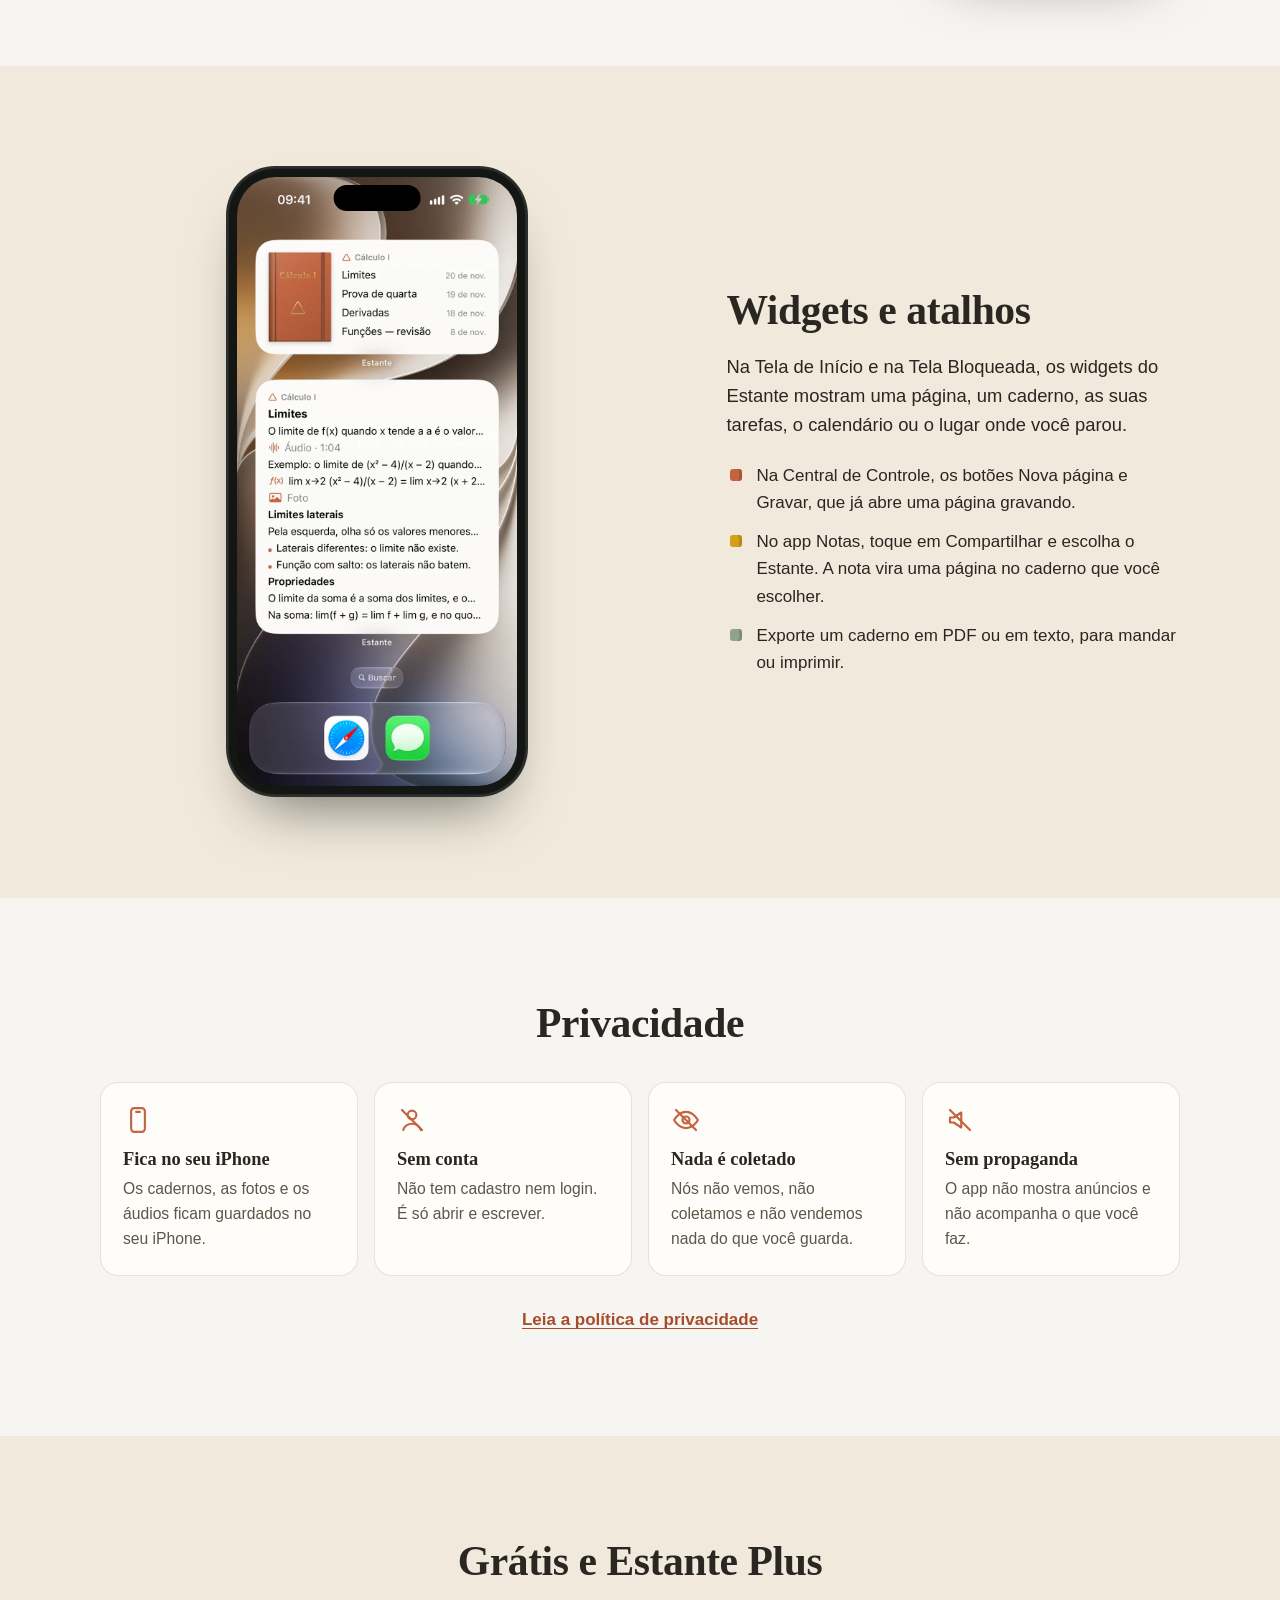
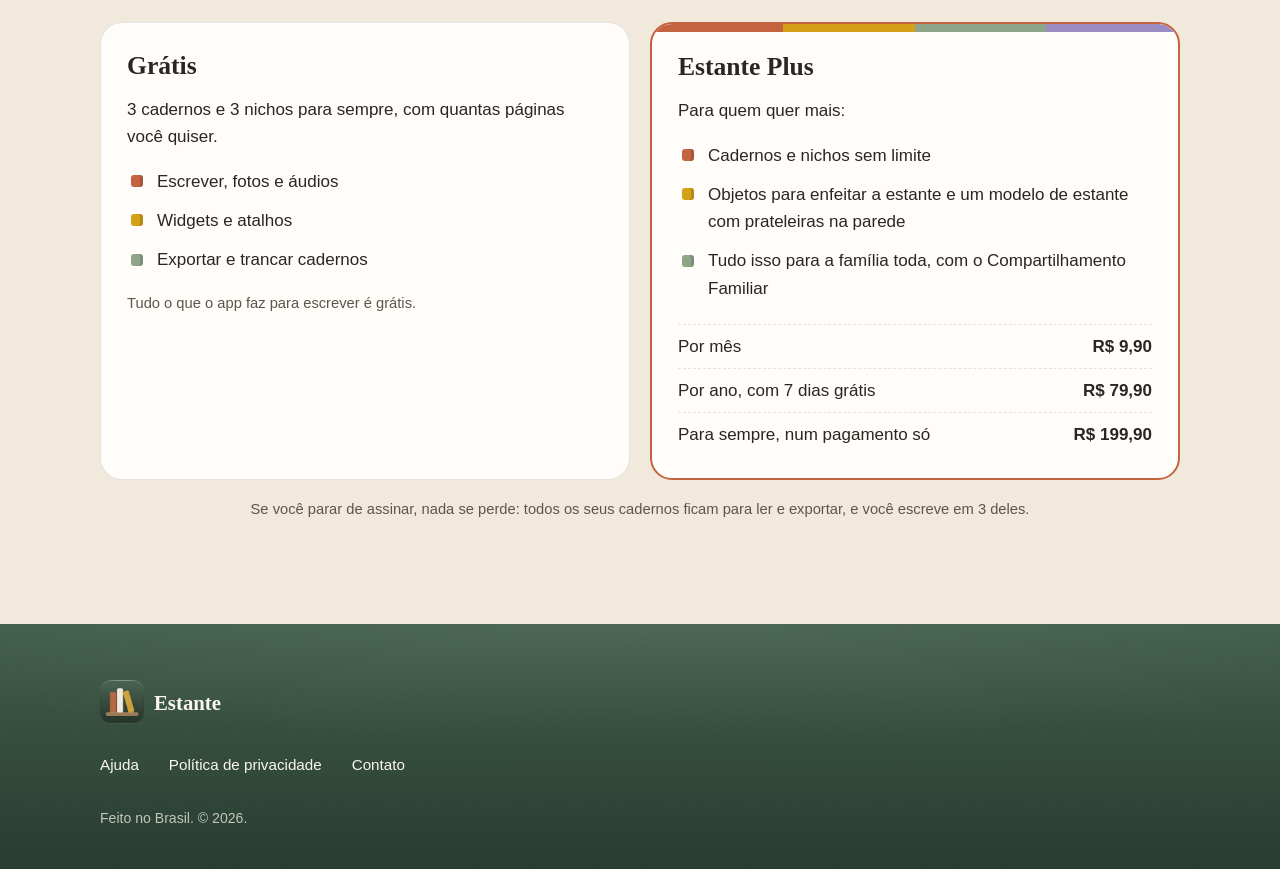
==== commit e2e3663e: "Os 3 nichos do grátis: o início e a ajuda No grátis, 3 cadernos e 3 nichos para sempre, com quantas " ====
--- a/index.html
+++ b/index.html
@@ -182,7 +182,7 @@
         <div class="planos">
           <div class="plano">
             <h3>Grátis</h3>
-            <p>3 cadernos para sempre, com quantas páginas e nichos você quiser.</p>
+            <p>3 cadernos e 3 nichos para sempre, com quantas páginas você quiser.</p>
             <ul class="lista">
               <li>Escrever, fotos e áudios</li>
               <li>Widgets e atalhos</li>
@@ -194,7 +194,7 @@
             <h3>Estante Plus</h3>
             <p>Para quem quer mais:</p>
             <ul class="lista">
-              <li>Cadernos sem limite</li>
+              <li>Cadernos e nichos sem limite</li>
               <li>Objetos para enfeitar a estante e um modelo de estante com prateleiras na parede</li>
               <li>Tudo isso para a família toda, com o Compartilhamento Familiar</li>
             </ul>
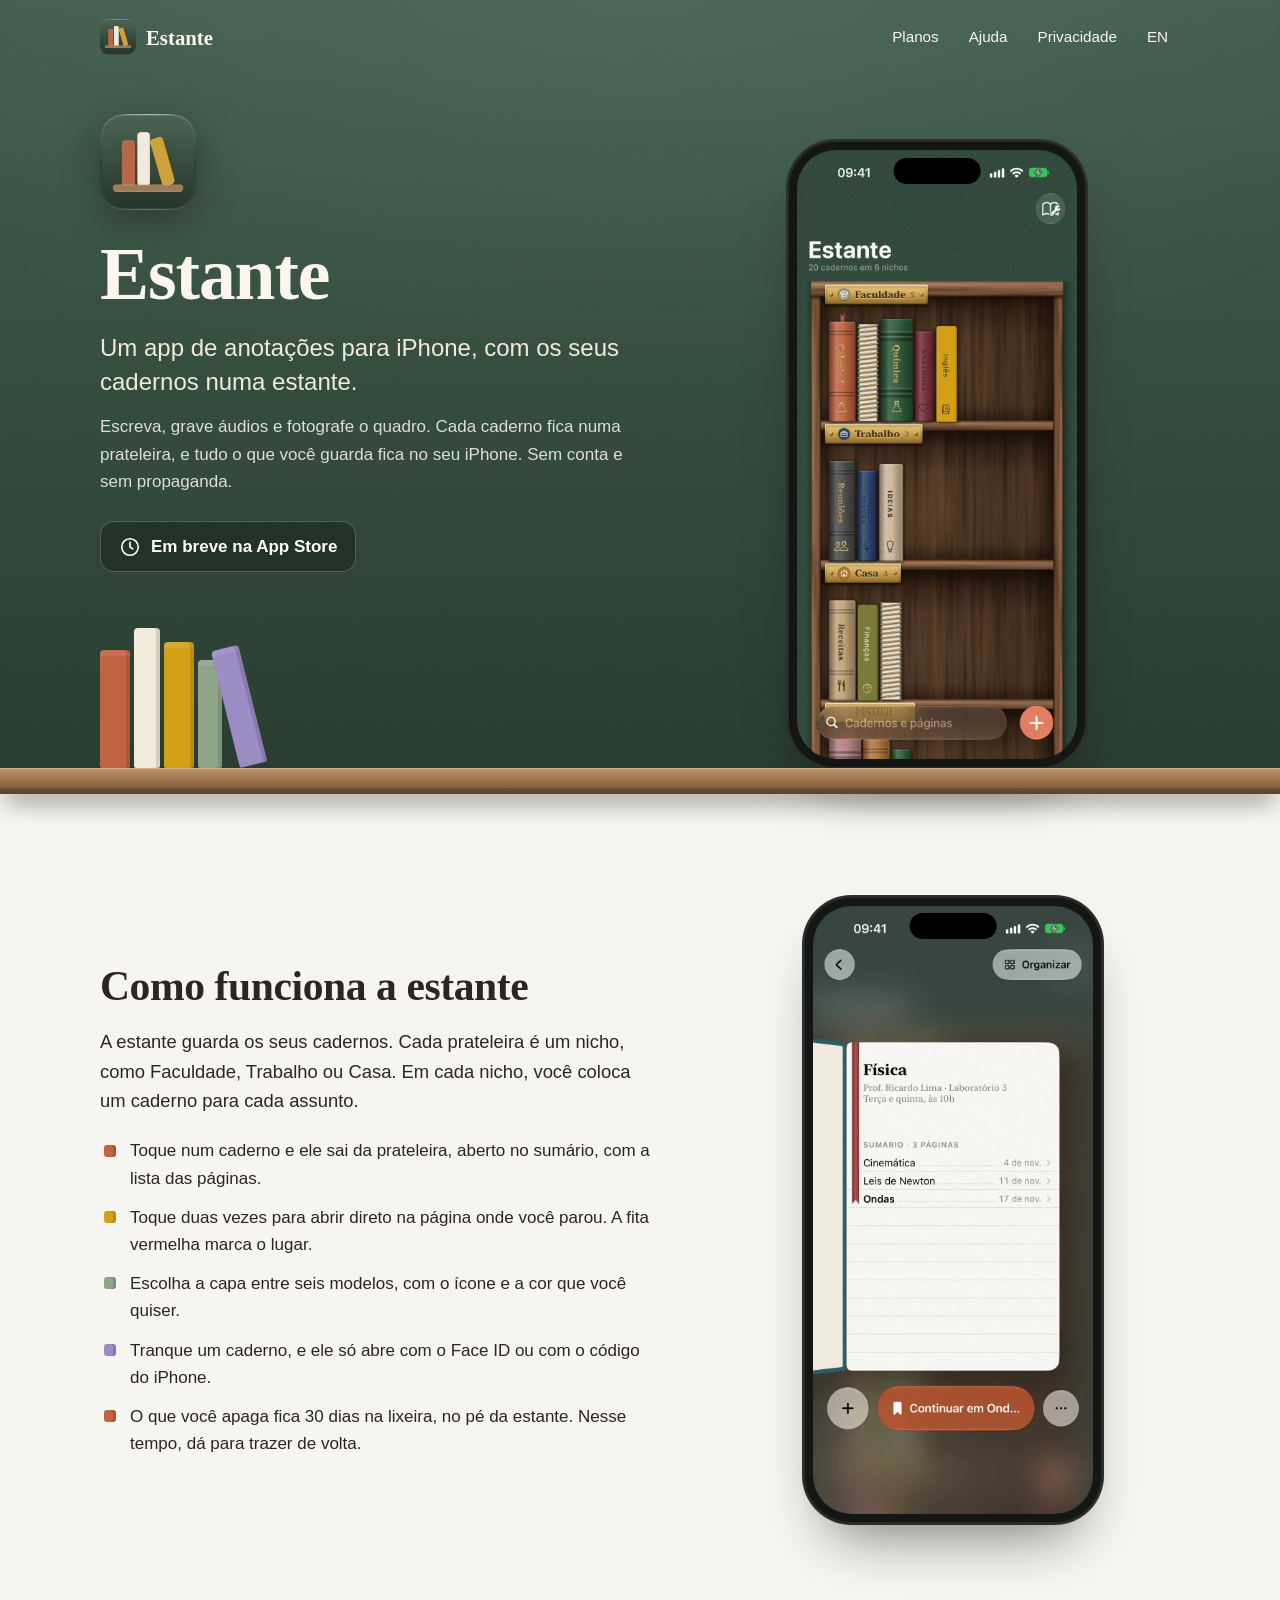
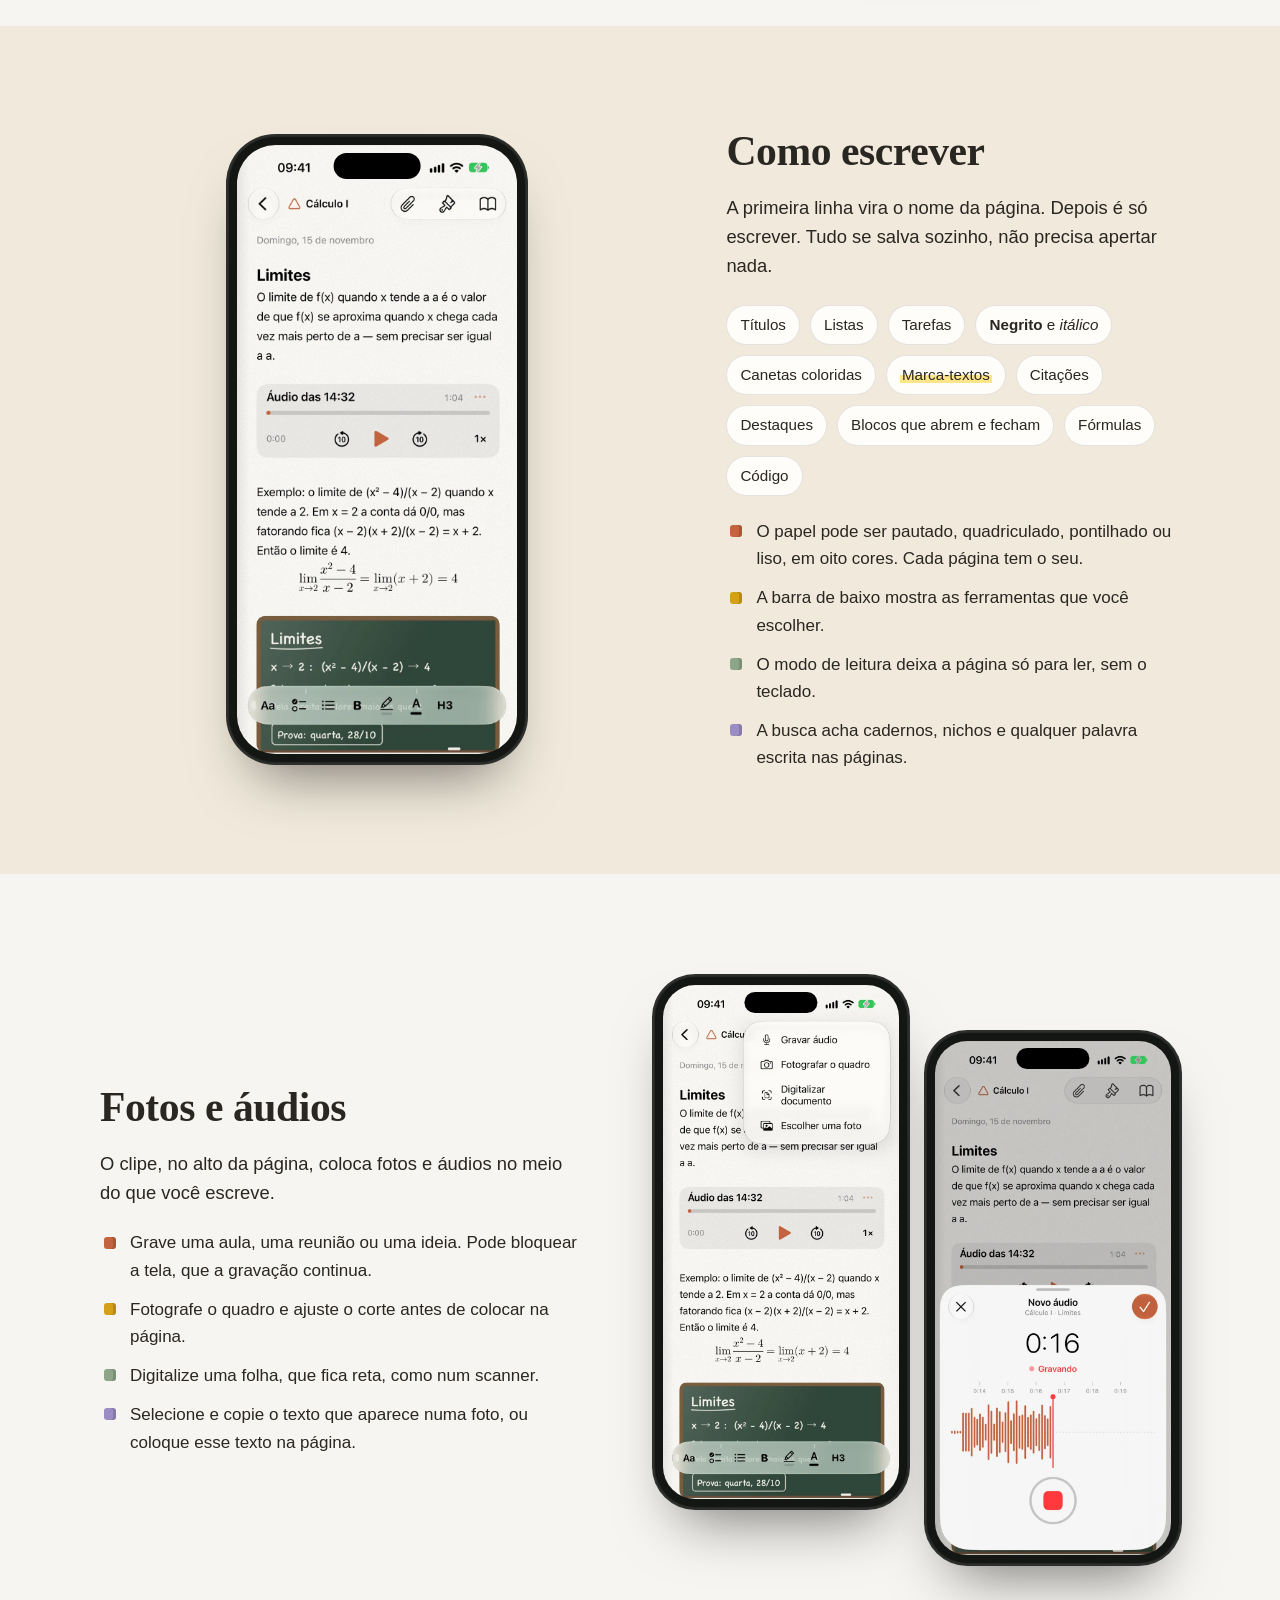
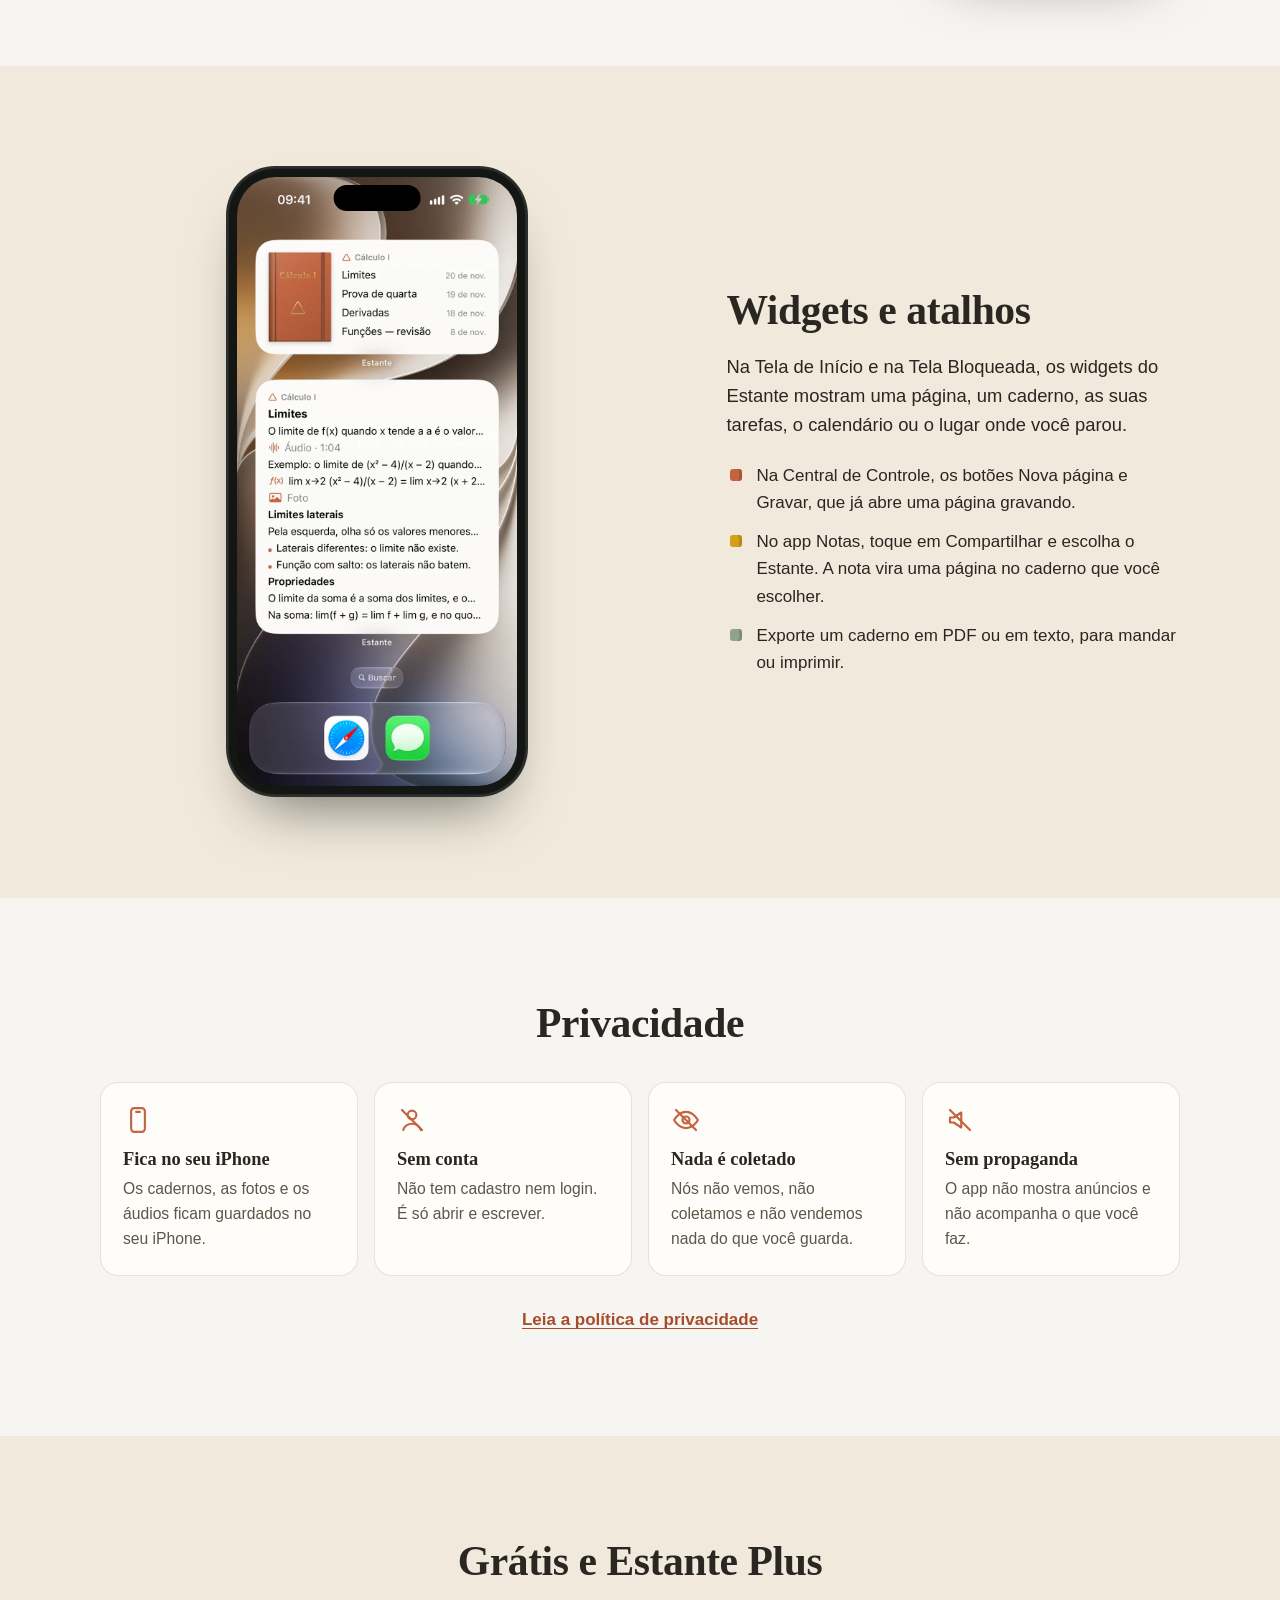
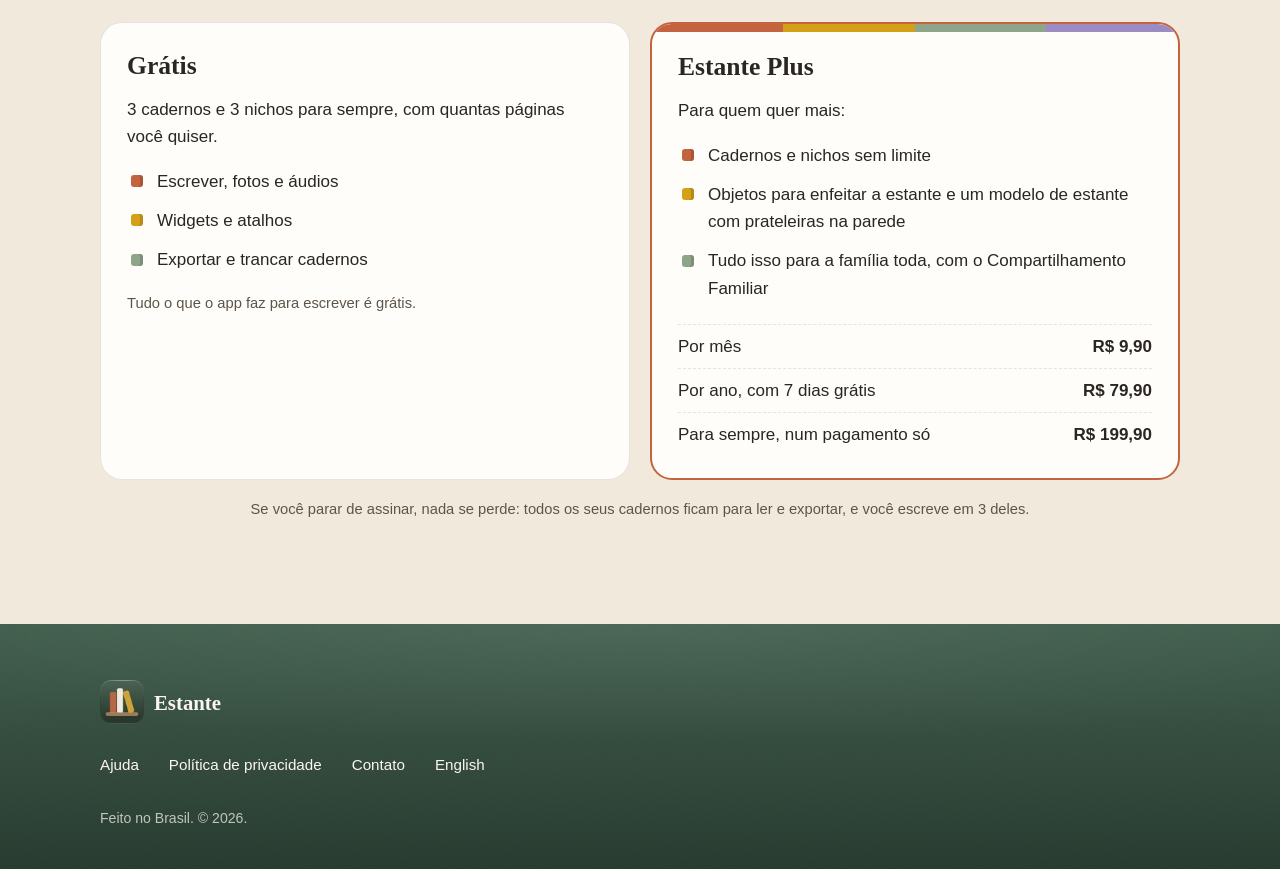
==== commit 4419d3c1: "O site em inglês: o início, a ajuda e a política de privacidade As três páginas em en/, com o app em" ====
--- a/index.html
+++ b/index.html
@@ -7,6 +7,9 @@
   <meta name="description" content="O Estante é um app de anotações para iPhone. Os seus cadernos ficam numa estante, e tudo o que você escreve fica no seu iPhone.">
   <meta name="theme-color" content="#3d5a49">
   <link rel="canonical" href="https://capetinigui.github.io/estante-site/">
+  <link rel="alternate" hreflang="pt-BR" href="https://capetinigui.github.io/estante-site/">
+  <link rel="alternate" hreflang="en" href="https://capetinigui.github.io/estante-site/en/">
+  <link rel="alternate" hreflang="x-default" href="https://capetinigui.github.io/estante-site/">
   <meta property="og:url" content="https://capetinigui.github.io/estante-site/">
   <meta property="og:image" content="https://capetinigui.github.io/estante-site/imagens/compartilhar.jpg">
   <meta property="og:image:width" content="1200">
@@ -17,6 +20,7 @@
   <meta property="og:description" content="Um app de anotações para iPhone, com os seus cadernos numa estante.">
   <meta property="og:type" content="website">
   <meta property="og:locale" content="pt_BR">
+  <meta property="og:locale:alternate" content="en_US">
   <link rel="icon" type="image/png" href="imagens/favicon.png">
   <link rel="apple-touch-icon" href="imagens/icone-toque.png">
   <link rel="stylesheet" href="estilo.css">
@@ -31,6 +35,7 @@
         <a class="largo" href="#planos">Planos</a>
         <a href="ajuda/">Ajuda</a>
         <a href="privacidade/">Privacidade</a>
+        <a class="largo" href="en/" hreflang="en" lang="en" aria-label="English">EN</a>
       </div>
     </nav>
 
@@ -217,6 +222,7 @@
         <a href="ajuda/">Ajuda</a>
         <a href="privacidade/">Política de privacidade</a>
         <a href="ajuda/#contato">Contato</a>
+        <a href="en/" hreflang="en" lang="en">English</a>
       </div>
       <small>Feito no Brasil. © 2026.</small>
     </div>
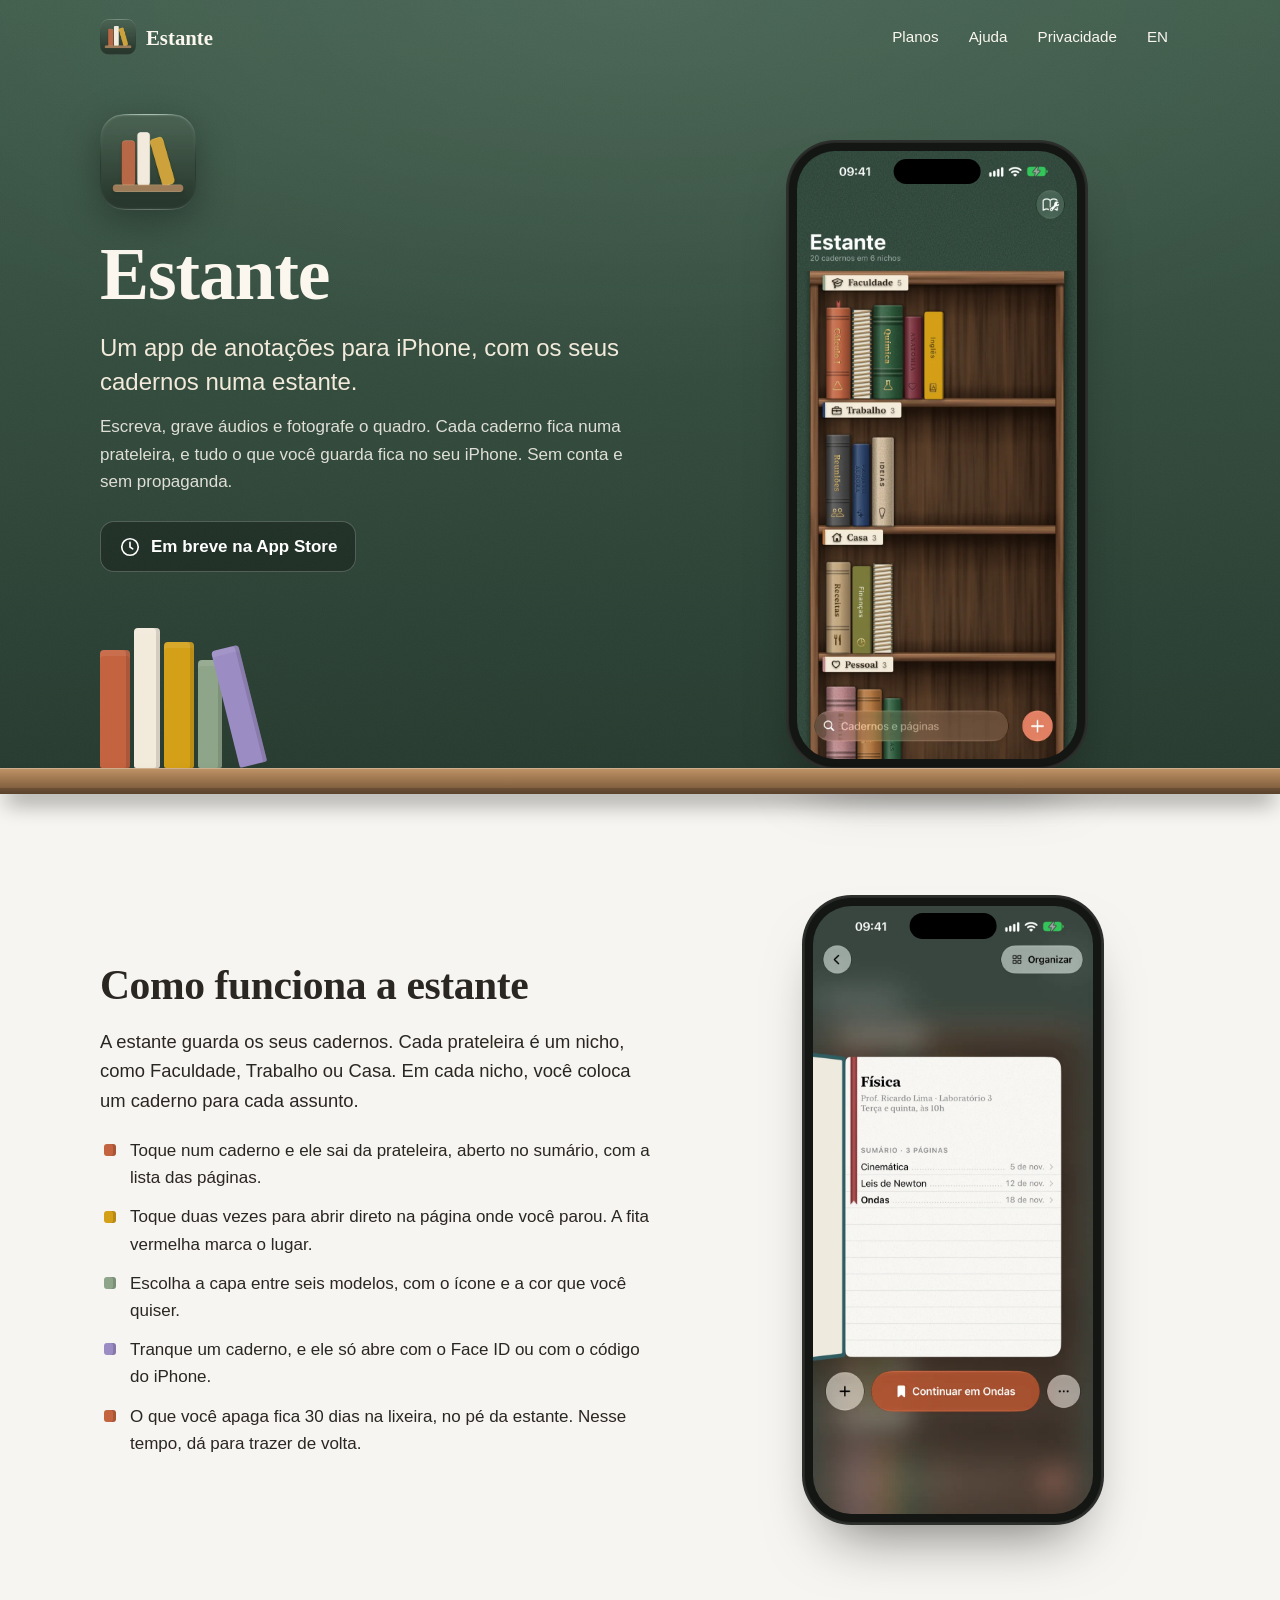
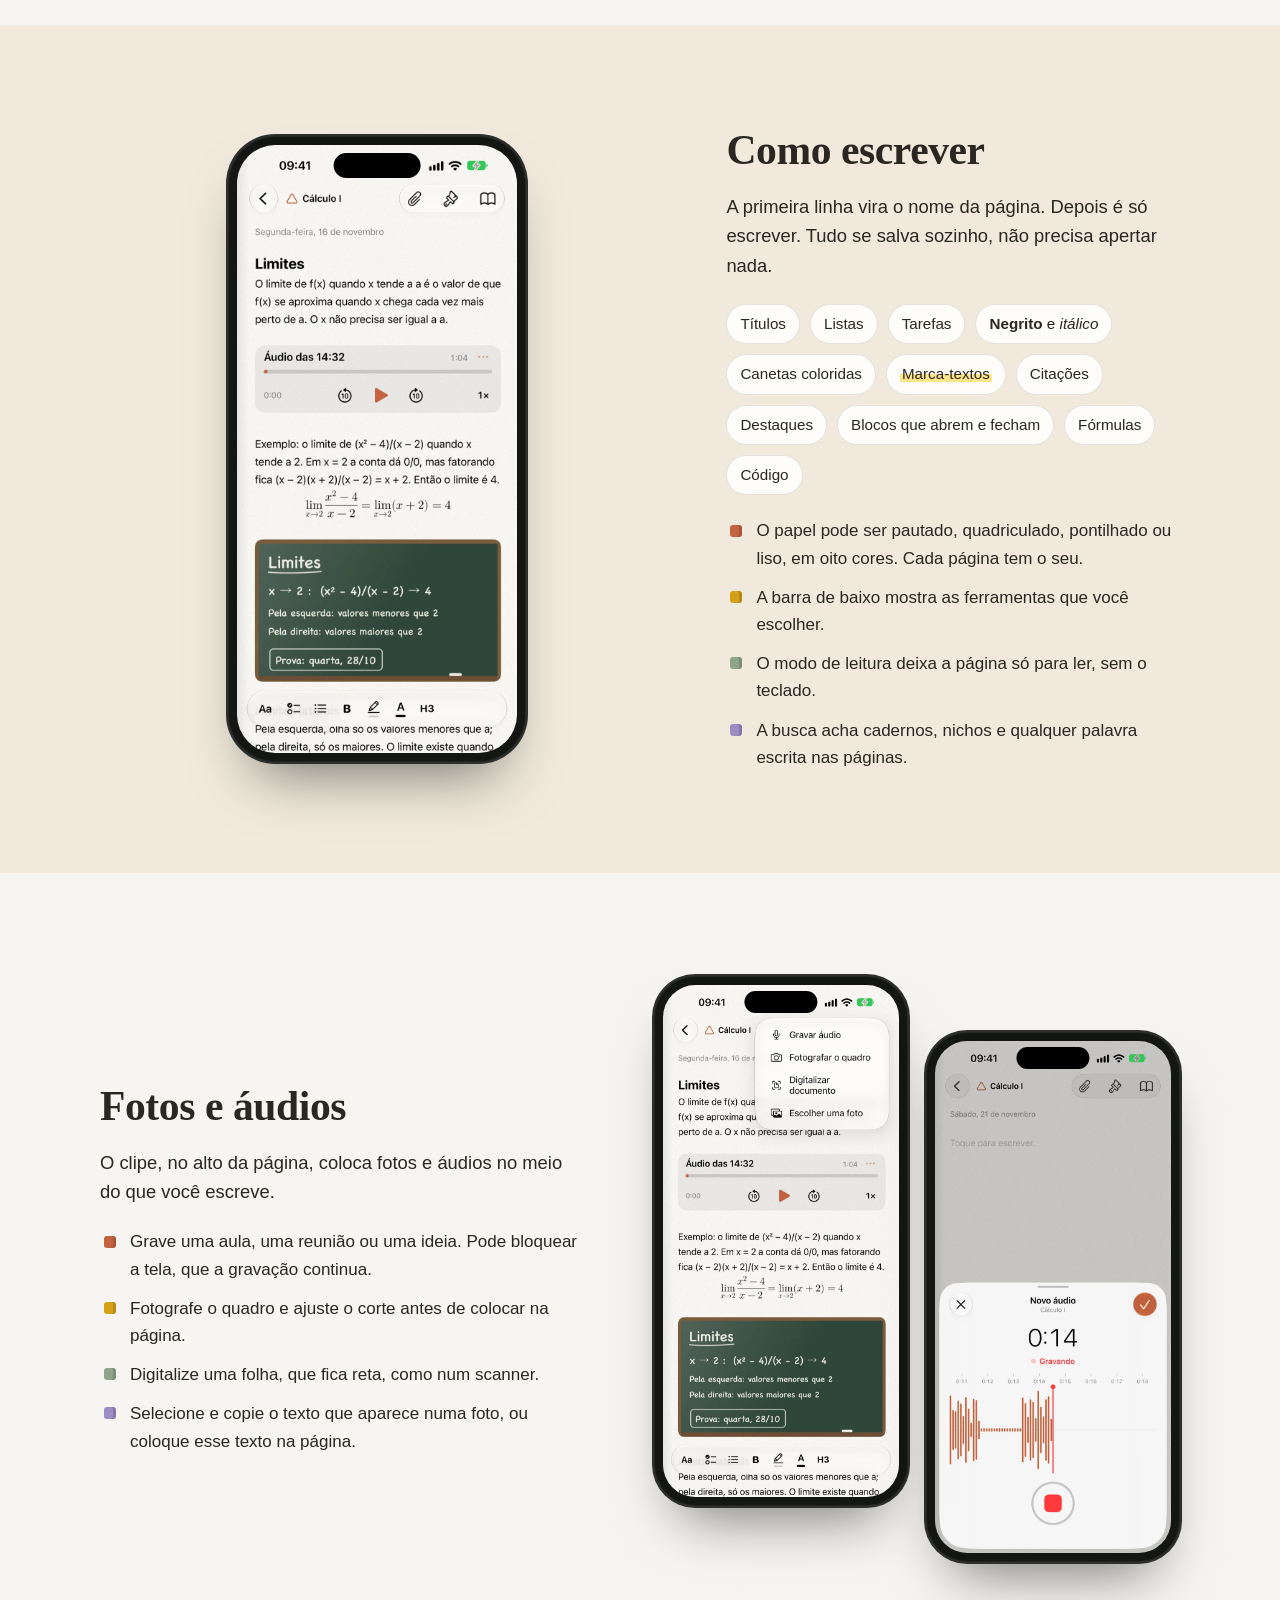
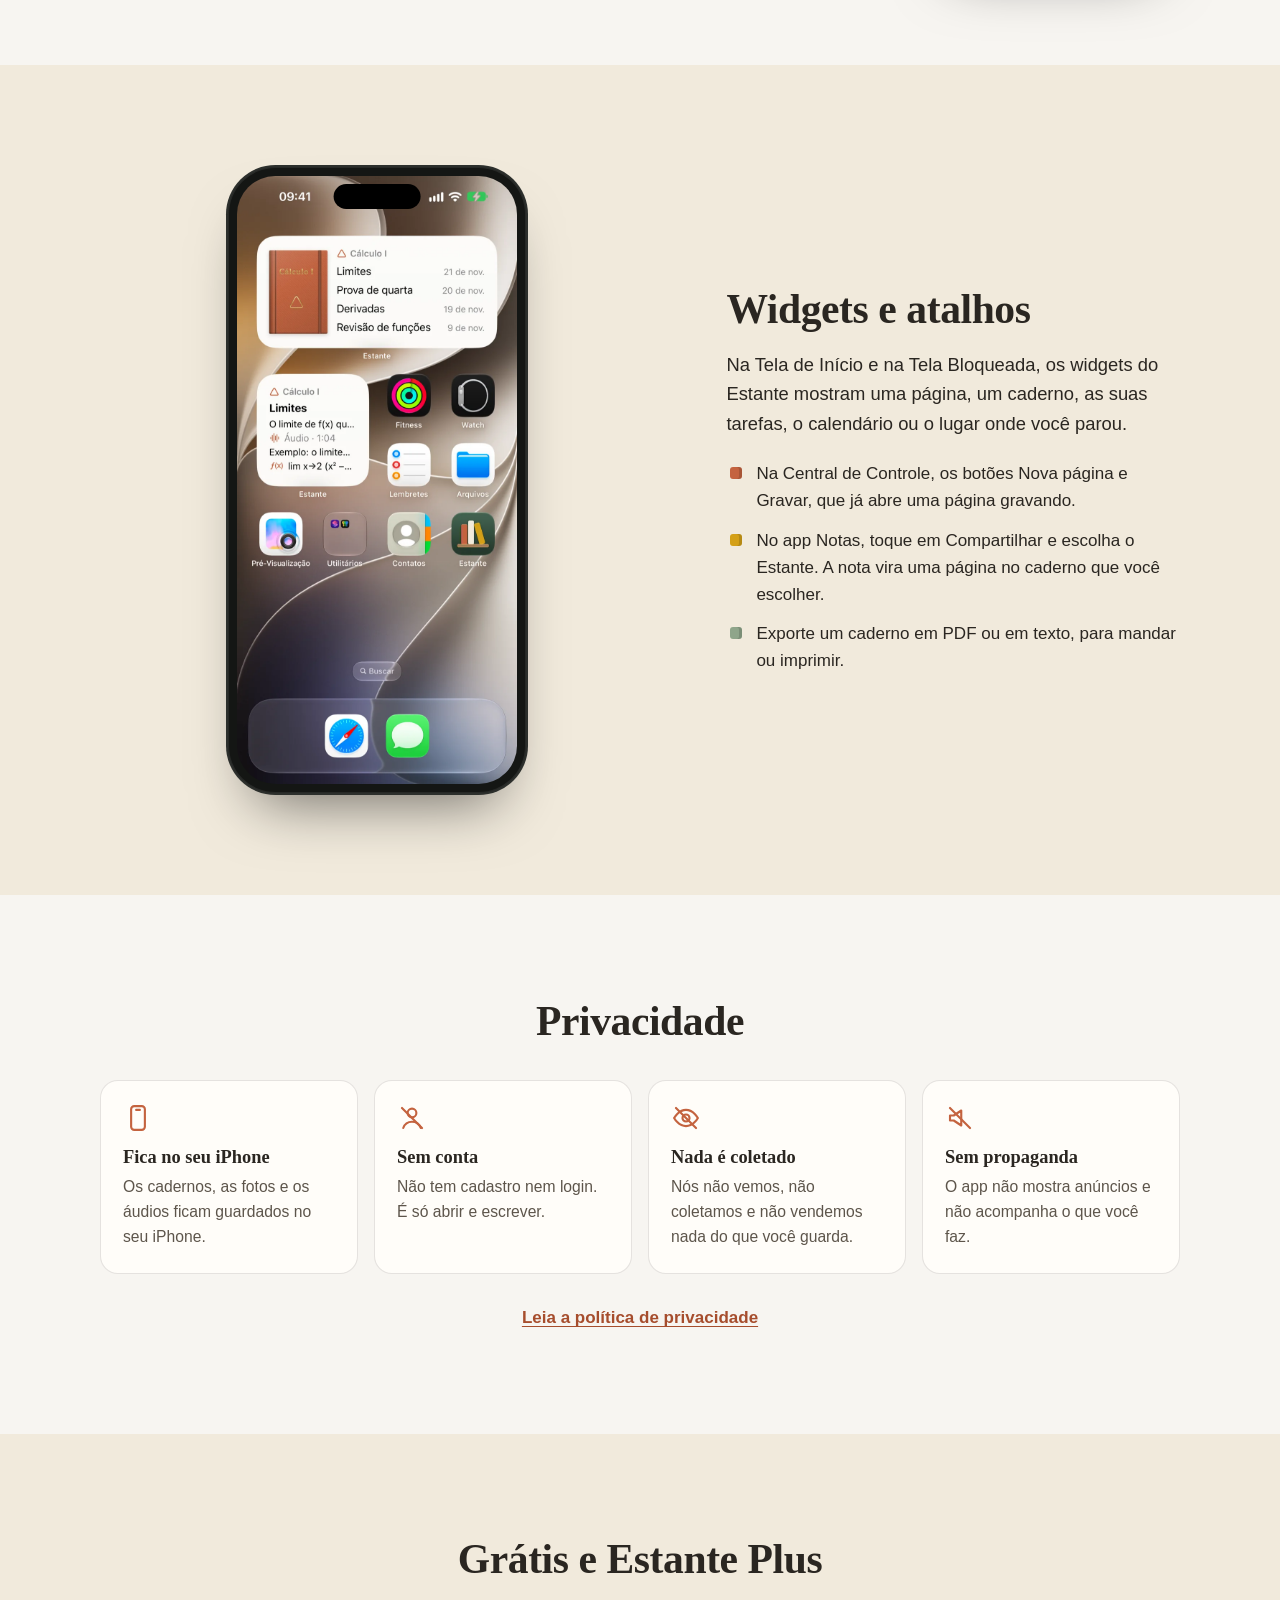
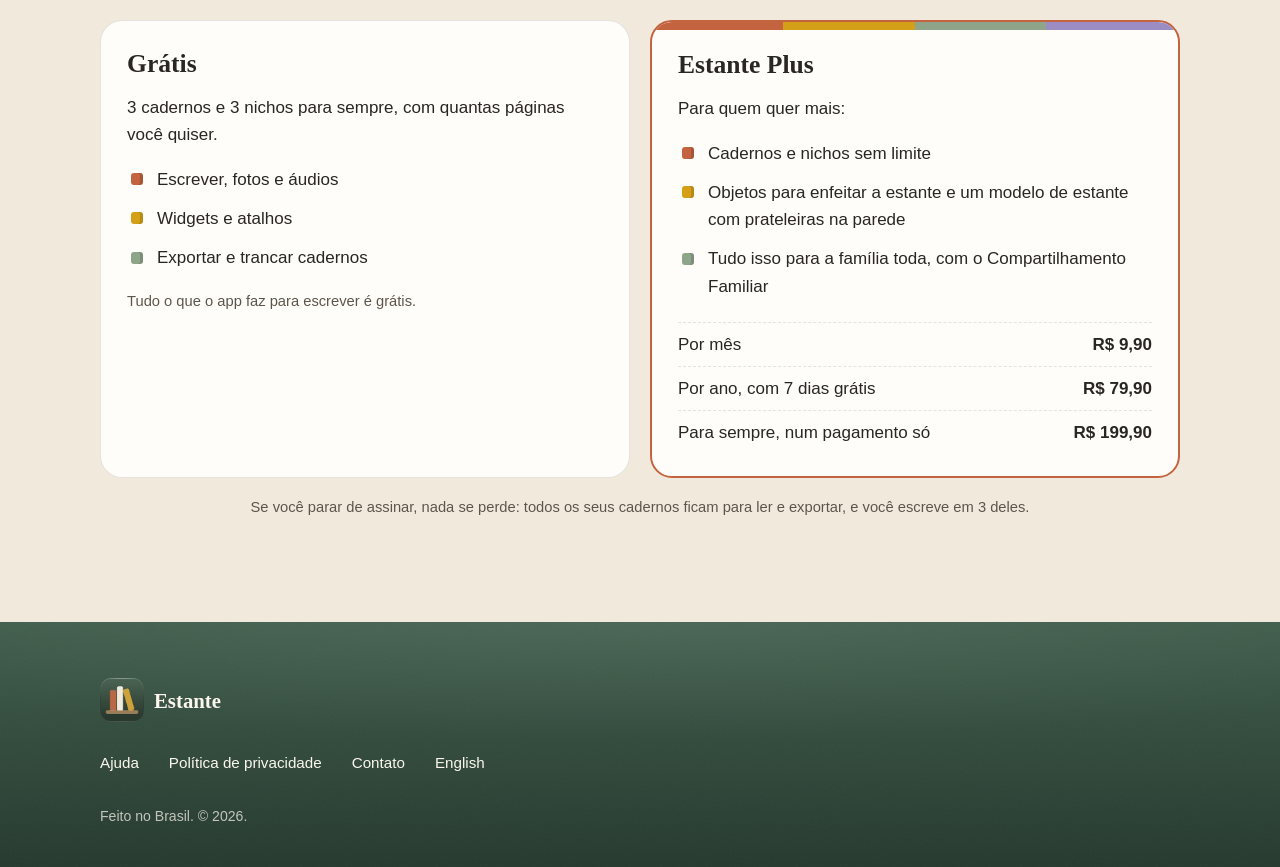
==== commit 256a03ff: "As fotos novas do app, e fotos em inglês na página em inglês As seis fotos do início, trocadas pelas" ====
--- a/index.html
+++ b/index.html
@@ -51,7 +51,7 @@
         </p>
       </div>
       <figure class="aparelho">
-        <img src="imagens/estante.webp" width="780" height="1696" alt="A estante do app: prateleiras de madeira com os nichos Faculdade, Trabalho e Casa, cada um com os seus cadernos em pé.">
+        <img src="imagens/estante.webp" width="780" height="1694" alt="A estante do app: prateleiras de madeira com os nichos Faculdade, Trabalho e Casa, cada um com os seus cadernos em pé.">
       </figure>
     </div>
 
@@ -74,7 +74,7 @@
           </ul>
         </div>
         <figure class="aparelho">
-          <img src="imagens/caderno.webp" width="780" height="1696" loading="lazy" alt="O caderno Física fora da prateleira, aberto no sumário, com as páginas Cinemática, Leis de Newton e Ondas.">
+          <img src="imagens/caderno.webp" width="780" height="1694" loading="lazy" alt="O caderno Física fora da prateleira, aberto no sumário, com as páginas Cinemática, Leis de Newton e Ondas.">
         </figure>
       </div>
     </section>
@@ -105,7 +105,7 @@
           </ul>
         </div>
         <figure class="aparelho">
-          <img src="imagens/pagina.webp" width="780" height="1696" loading="lazy" alt="Uma página do caderno Cálculo I, sobre limites, com texto, um áudio, uma fórmula e a foto do quadro da aula.">
+          <img src="imagens/pagina.webp" width="780" height="1694" loading="lazy" alt="Uma página do caderno Cálculo I, sobre limites, com texto, um áudio, uma fórmula e a foto do quadro da aula.">
         </figure>
       </div>
     </section>
@@ -124,10 +124,10 @@
         </div>
         <div class="par">
           <figure class="aparelho pequeno">
-            <img src="imagens/clipe.webp" width="780" height="1696" loading="lazy" alt="O menu do clipe aberto na página, com Gravar áudio, Fotografar o quadro, Digitalizar documento e Escolher uma foto.">
+            <img src="imagens/clipe.webp" width="780" height="1694" loading="lazy" alt="O menu do clipe aberto na página, com Gravar áudio, Fotografar o quadro, Digitalizar documento e Escolher uma foto.">
           </figure>
           <figure class="aparelho pequeno">
-            <img src="imagens/gravar.webp" width="780" height="1696" loading="lazy" alt="A tela de gravar um áudio novo, gravando há 16 segundos, com a onda da voz.">
+            <img src="imagens/gravar.webp" width="780" height="1694" loading="lazy" alt="A tela de gravar um áudio novo, gravando há 14 segundos, com a onda da voz.">
           </figure>
         </div>
       </div>
@@ -145,7 +145,7 @@
           </ul>
         </div>
         <figure class="aparelho">
-          <img src="imagens/widgets.webp" width="780" height="1696" loading="lazy" alt="A Tela de Início com dois widgets do Estante: o caderno Cálculo I com as últimas páginas e a página Limites.">
+          <img src="imagens/widgets.webp" width="780" height="1694" loading="lazy" alt="A Tela de Início com dois widgets do Estante: o caderno Cálculo I com as últimas páginas e a página Limites.">
         </figure>
       </div>
     </section>
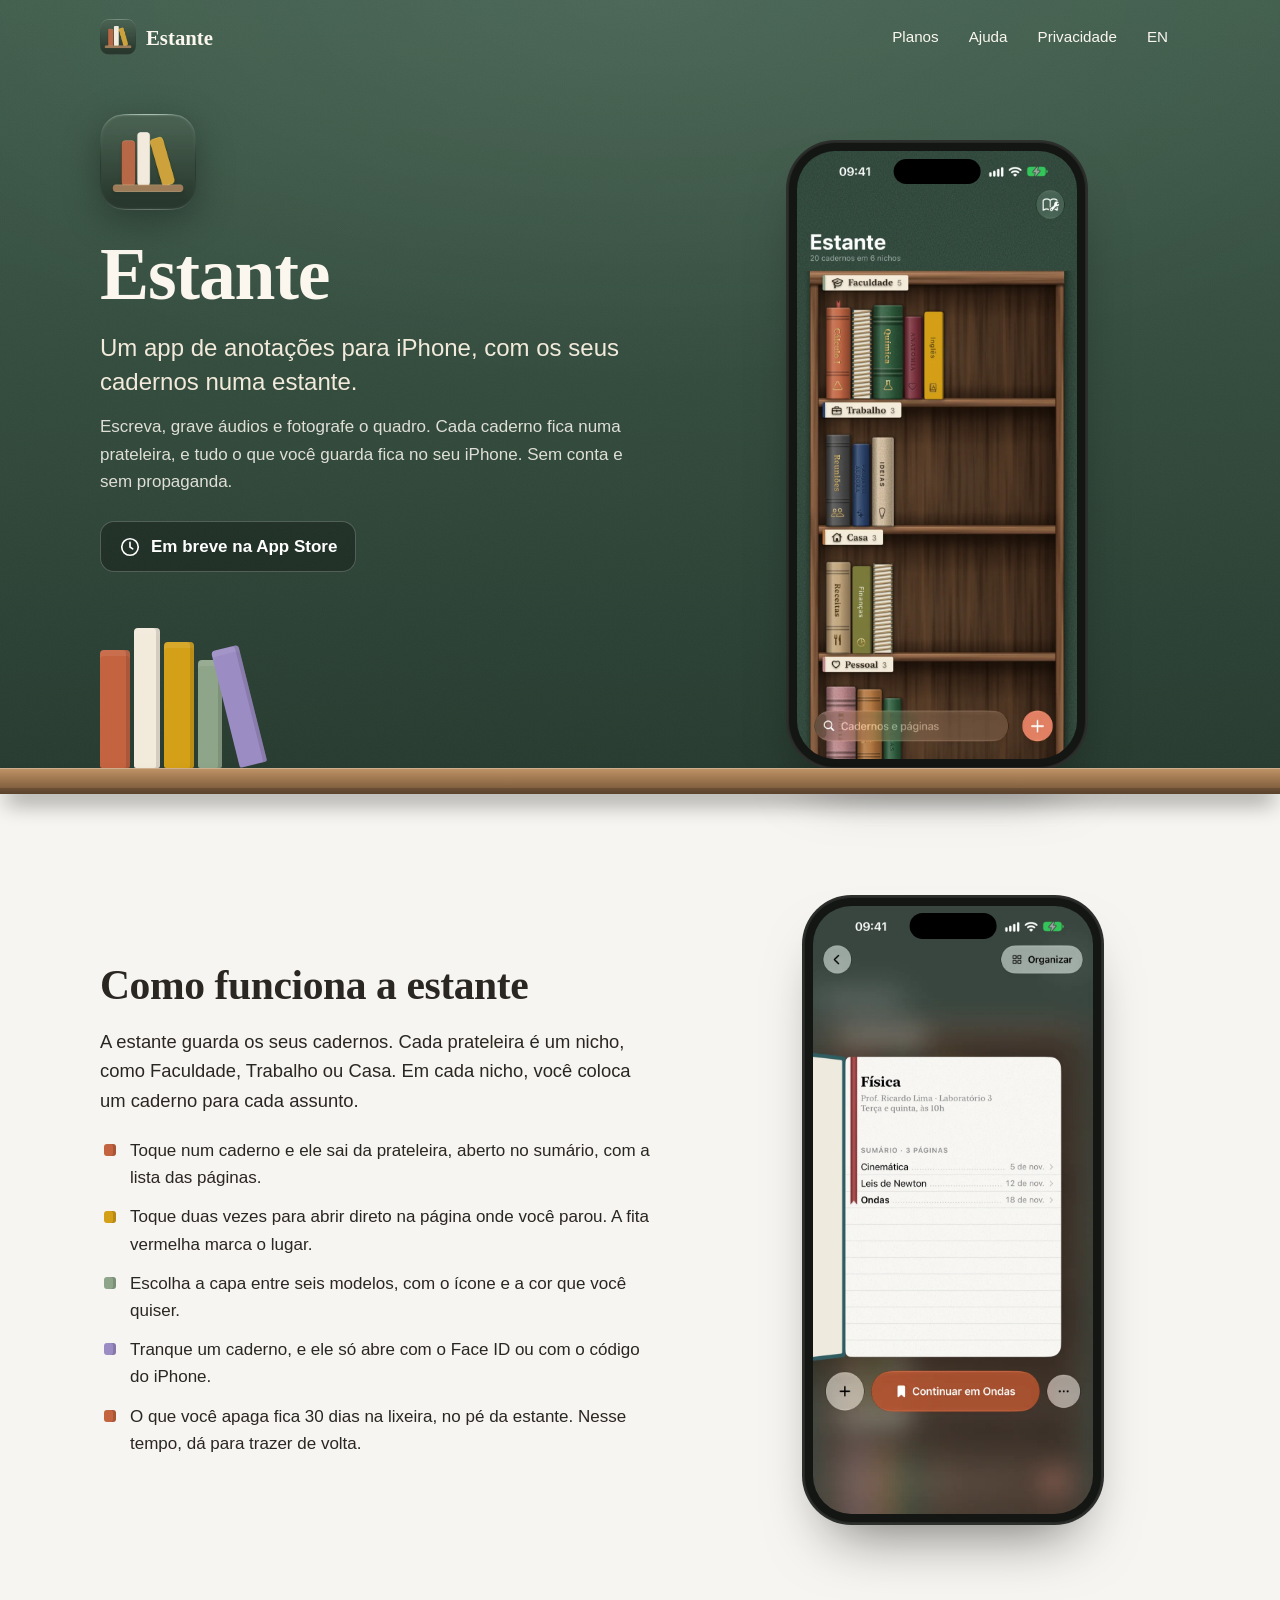
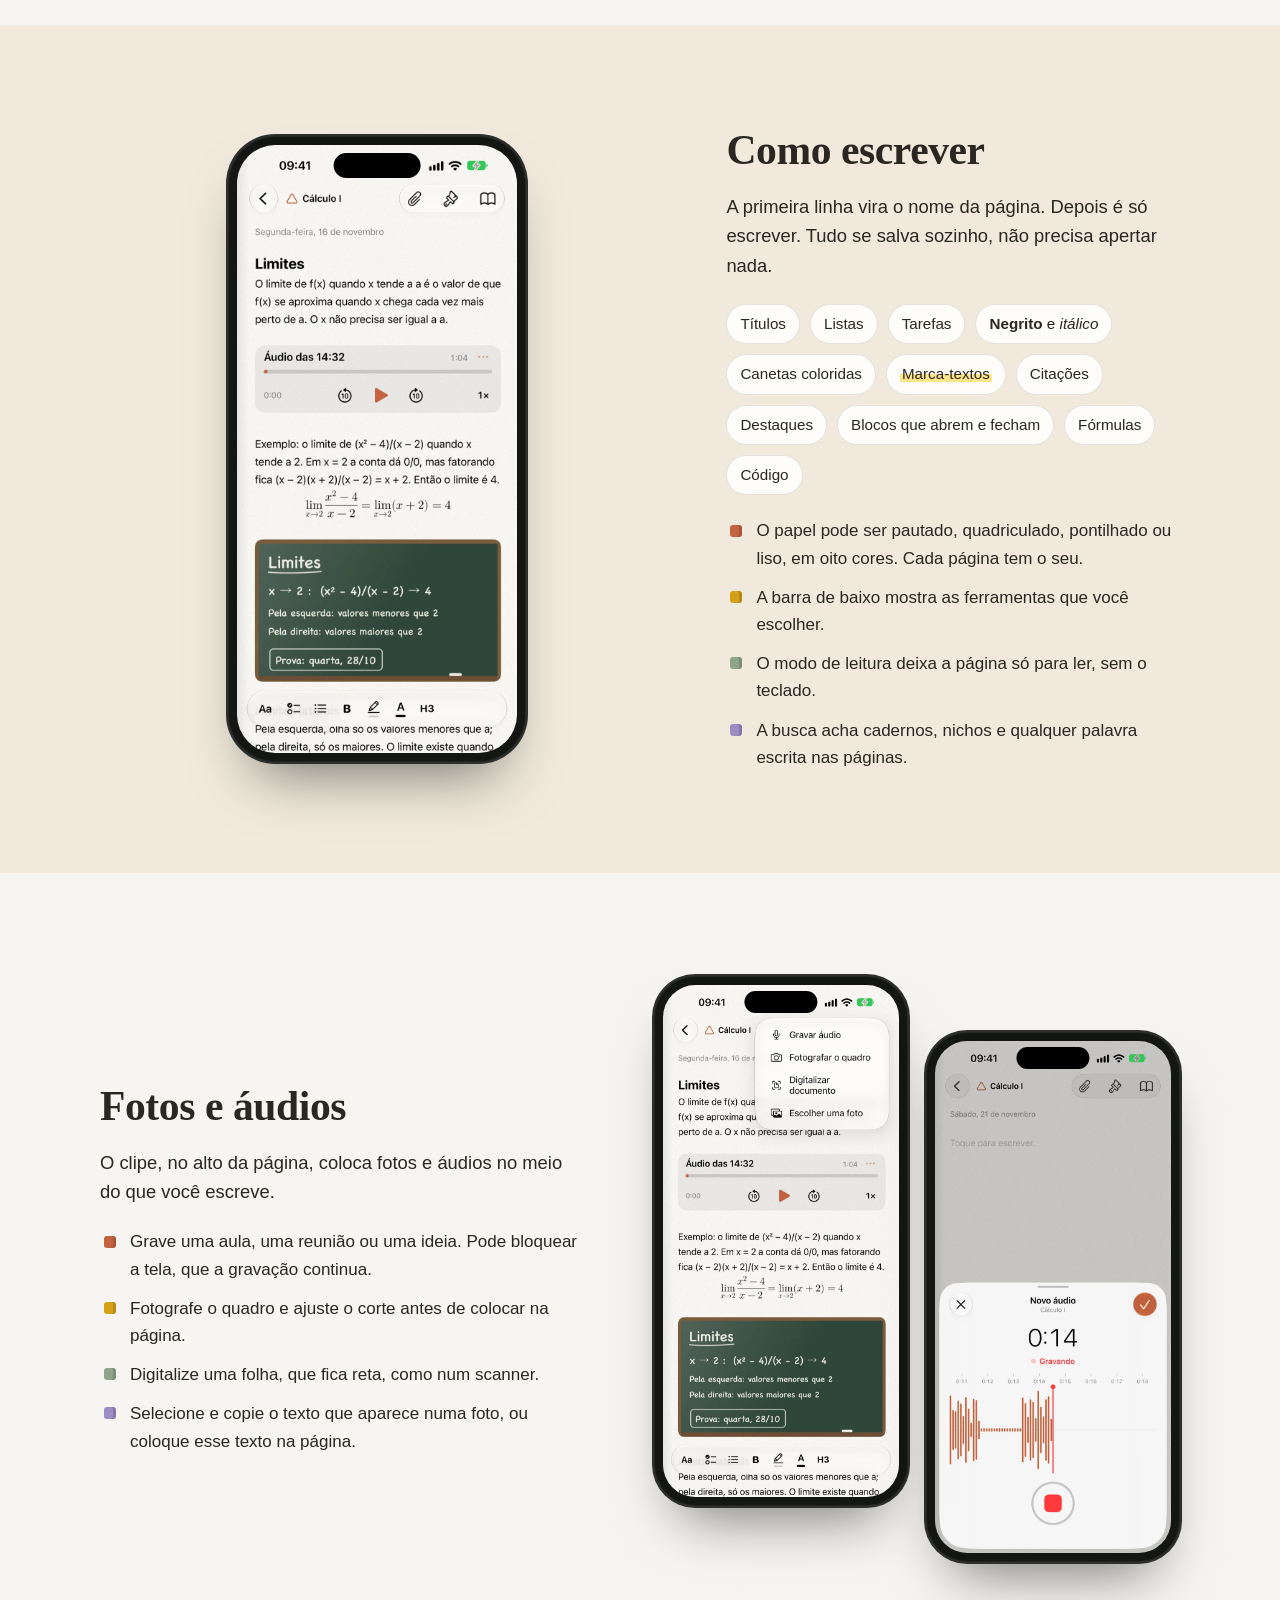
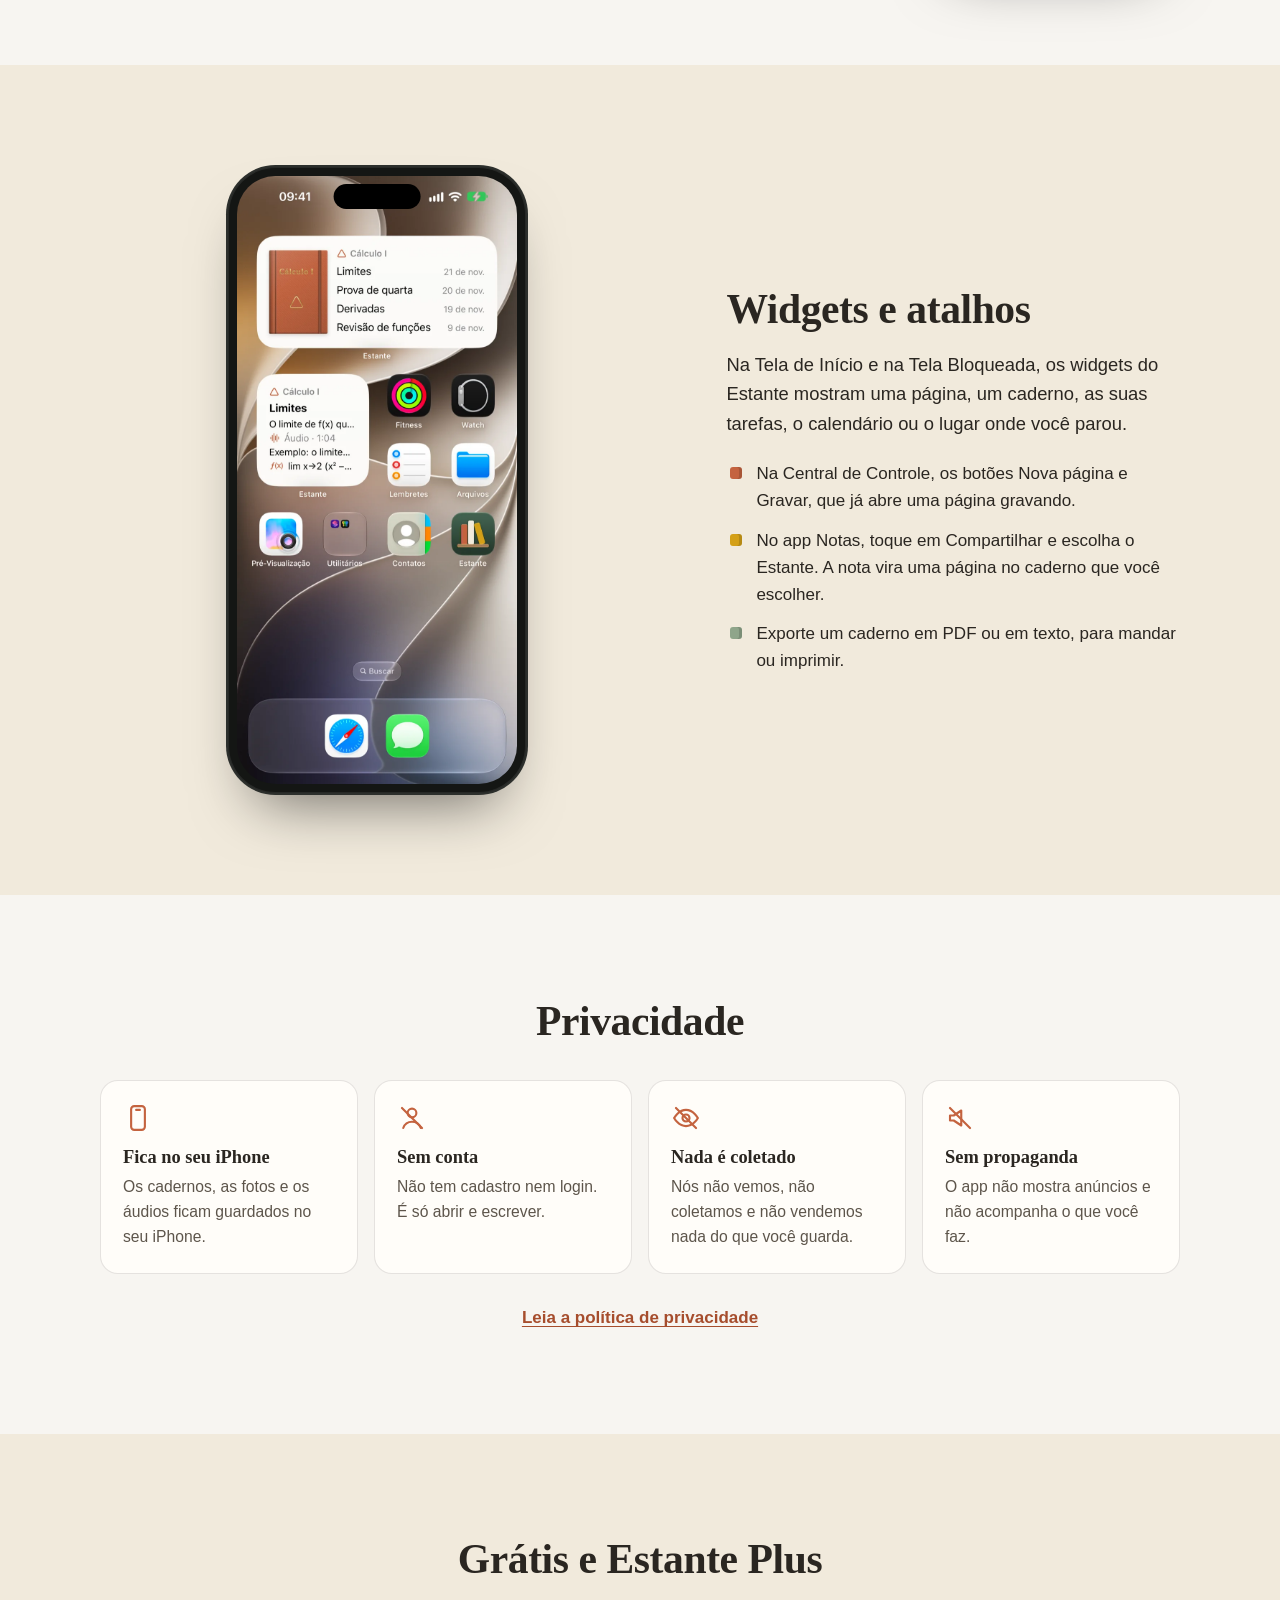
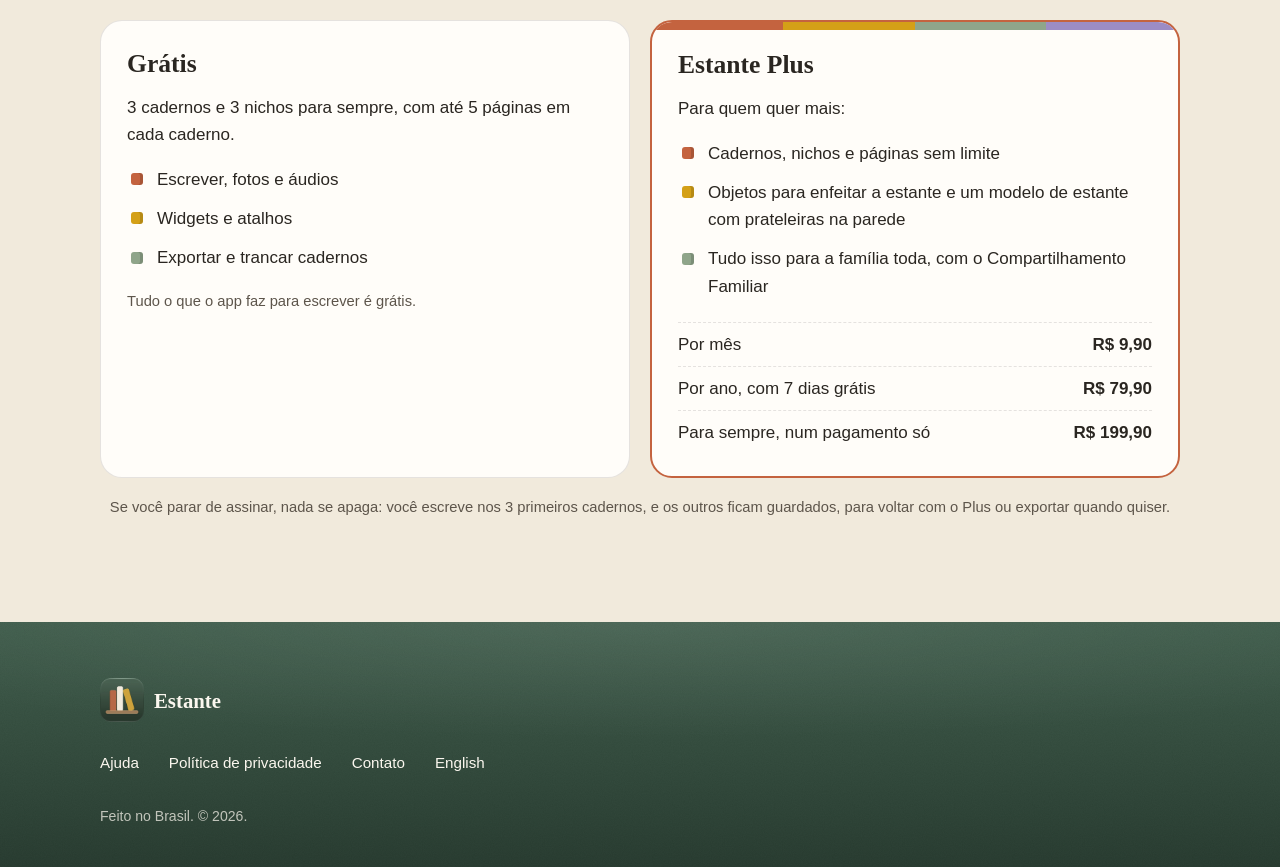
==== commit fa4e14fd: "O grátis novo: até 5 páginas em cada caderno, no início e na ajuda No grátis, 3 cadernos e 3 nichos," ====
--- a/index.html
+++ b/index.html
@@ -187,7 +187,7 @@
         <div class="planos">
           <div class="plano">
             <h3>Grátis</h3>
-            <p>3 cadernos e 3 nichos para sempre, com quantas páginas você quiser.</p>
+            <p>3 cadernos e 3 nichos para sempre, com até 5 páginas em cada caderno.</p>
             <ul class="lista">
               <li>Escrever, fotos e áudios</li>
               <li>Widgets e atalhos</li>
@@ -199,7 +199,7 @@
             <h3>Estante Plus</h3>
             <p>Para quem quer mais:</p>
             <ul class="lista">
-              <li>Cadernos e nichos sem limite</li>
+              <li>Cadernos, nichos e páginas sem limite</li>
               <li>Objetos para enfeitar a estante e um modelo de estante com prateleiras na parede</li>
               <li>Tudo isso para a família toda, com o Compartilhamento Familiar</li>
             </ul>
@@ -210,7 +210,7 @@
             </ul>
           </div>
         </div>
-        <p class="nota centro">Se você parar de assinar, nada se perde: todos os seus cadernos ficam para ler e exportar, e você escreve em 3 deles.</p>
+        <p class="nota centro">Se você parar de assinar, nada se apaga: você escreve nos 3 primeiros cadernos, e os outros ficam guardados, para voltar com o Plus ou exportar quando quiser.</p>
       </div>
     </section>
   </main>
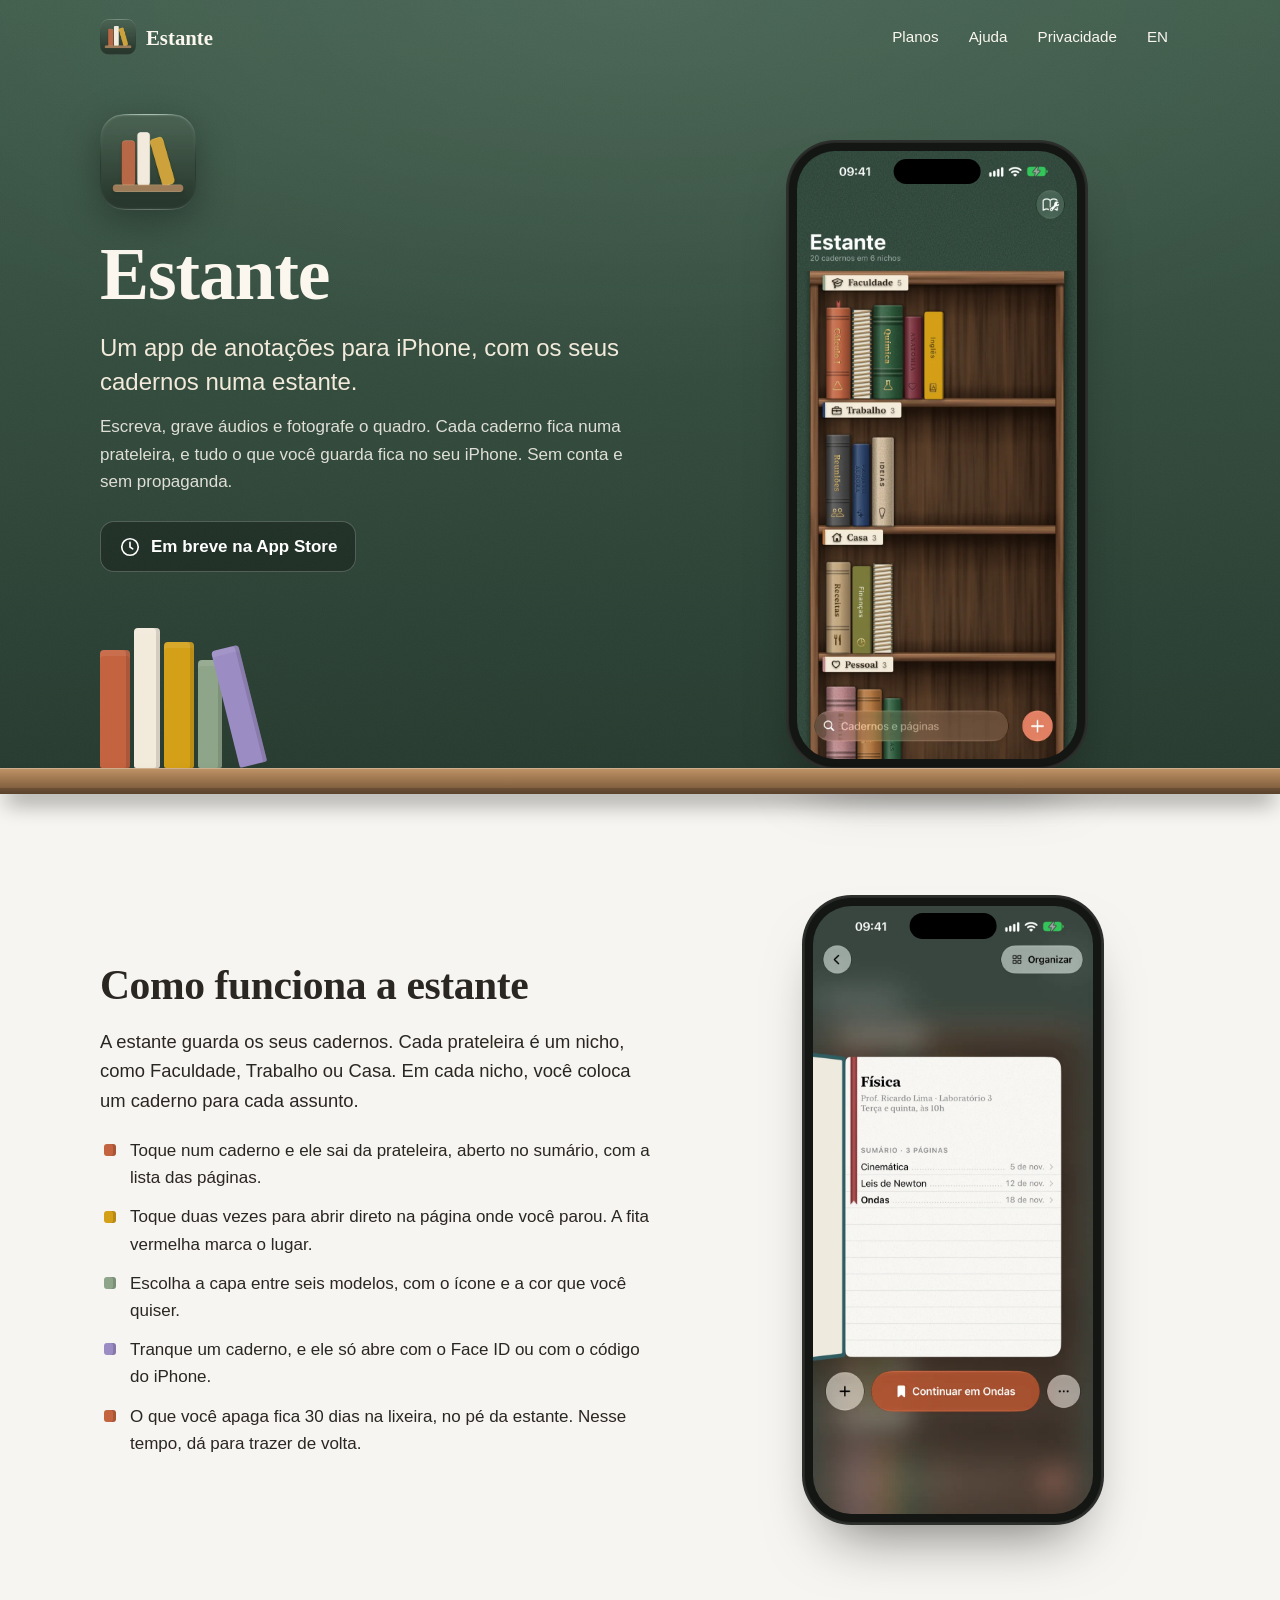
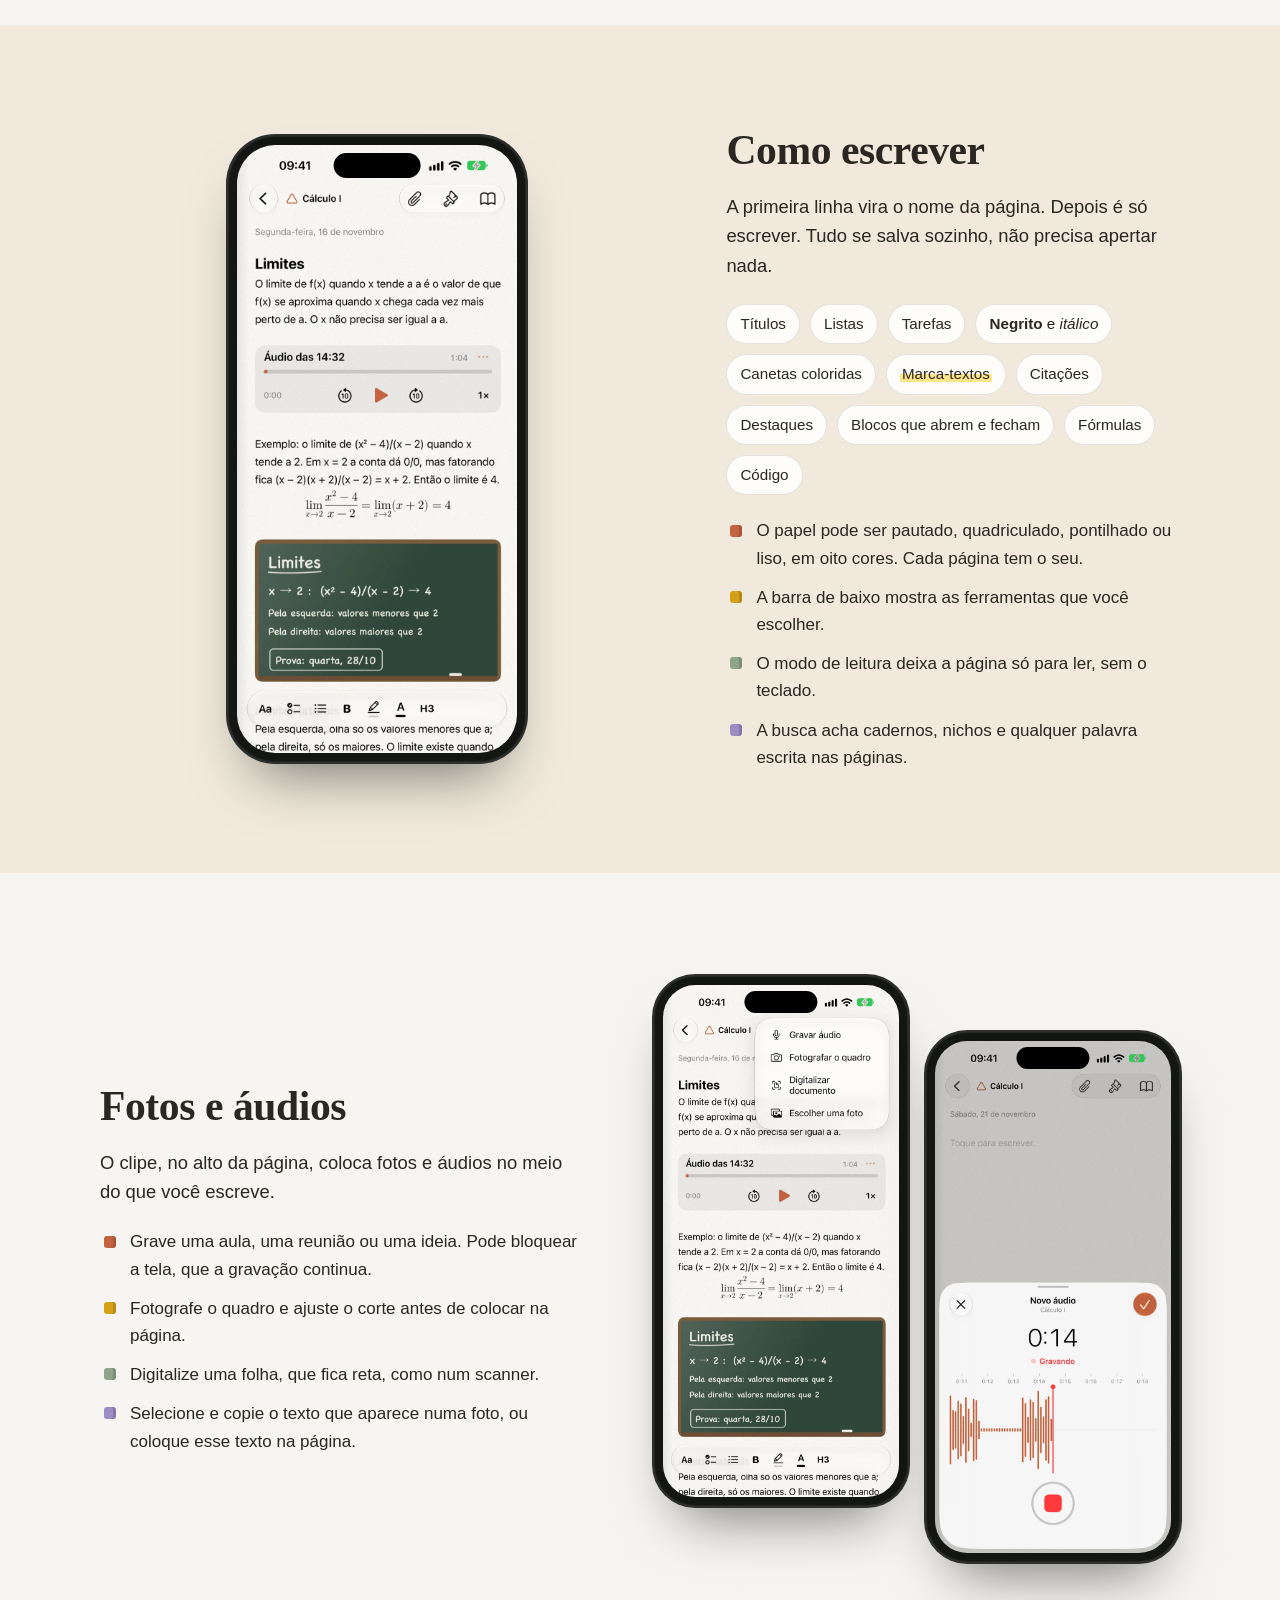
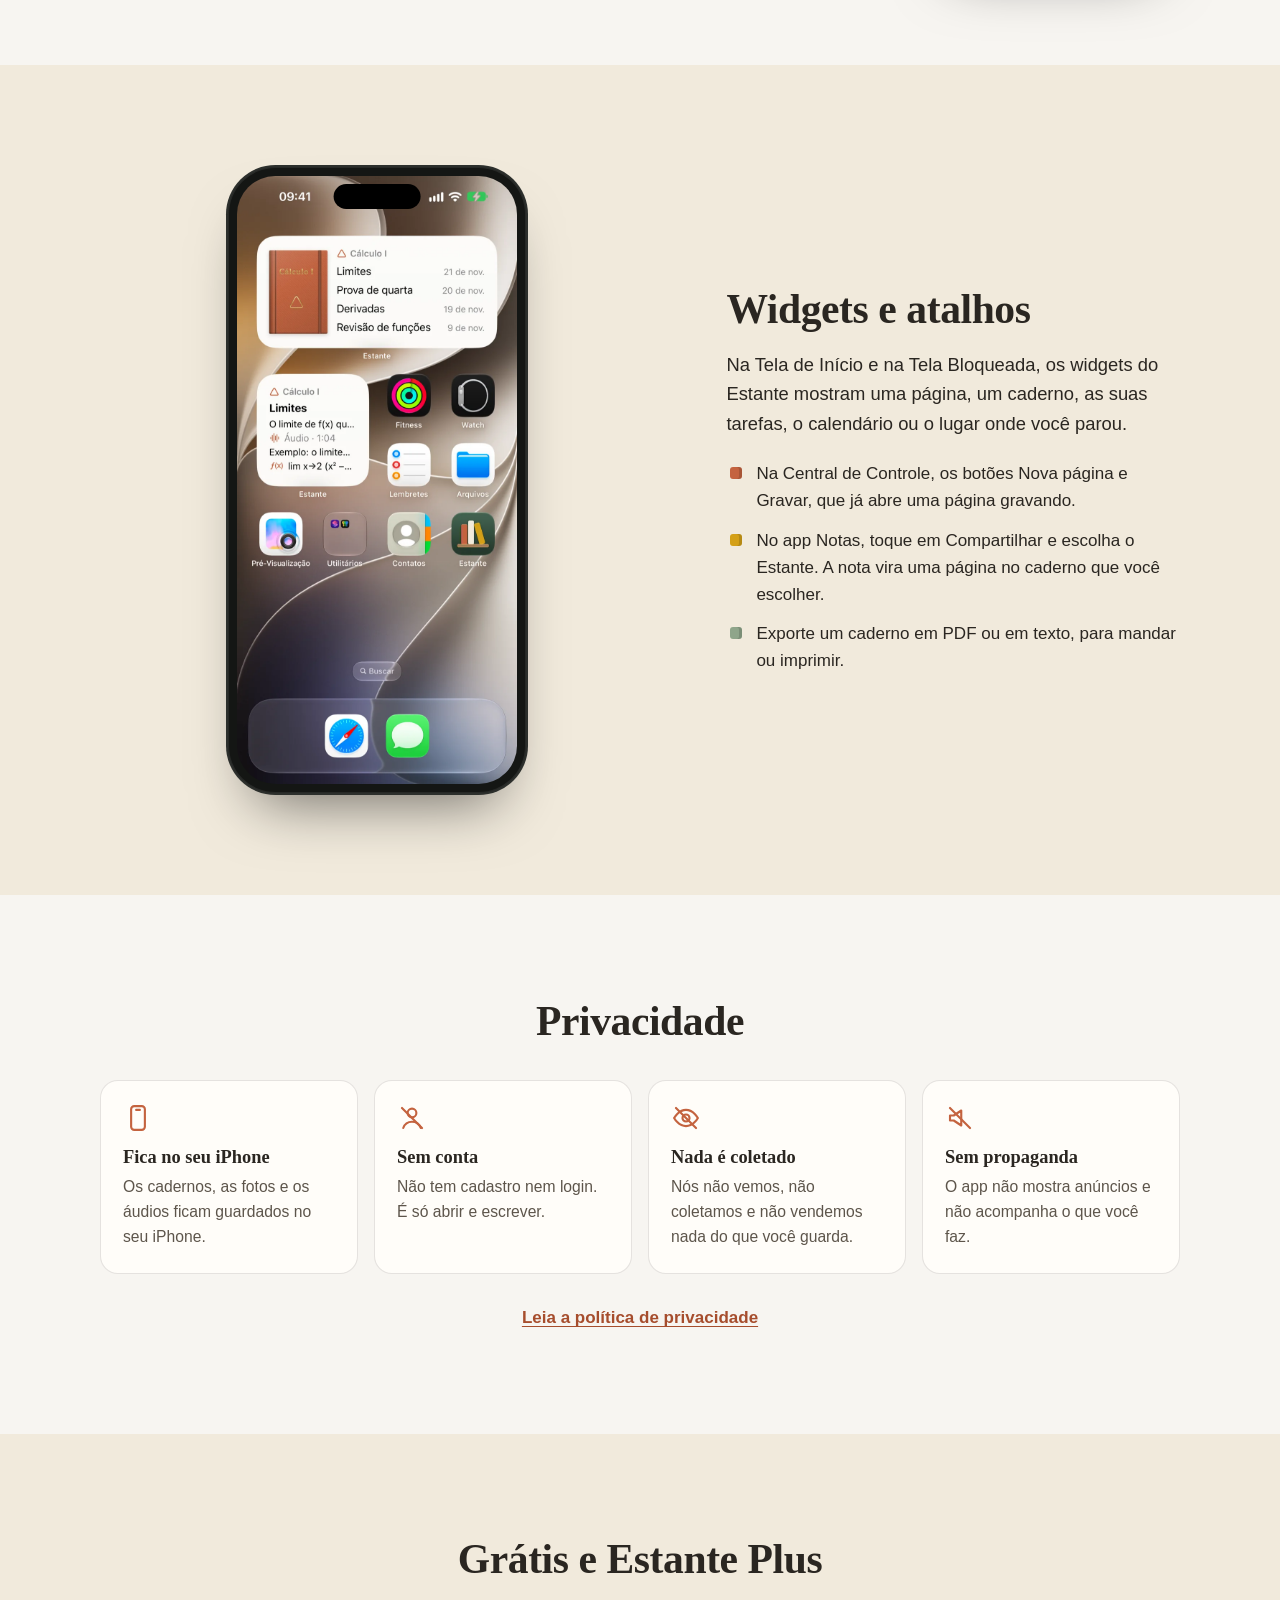
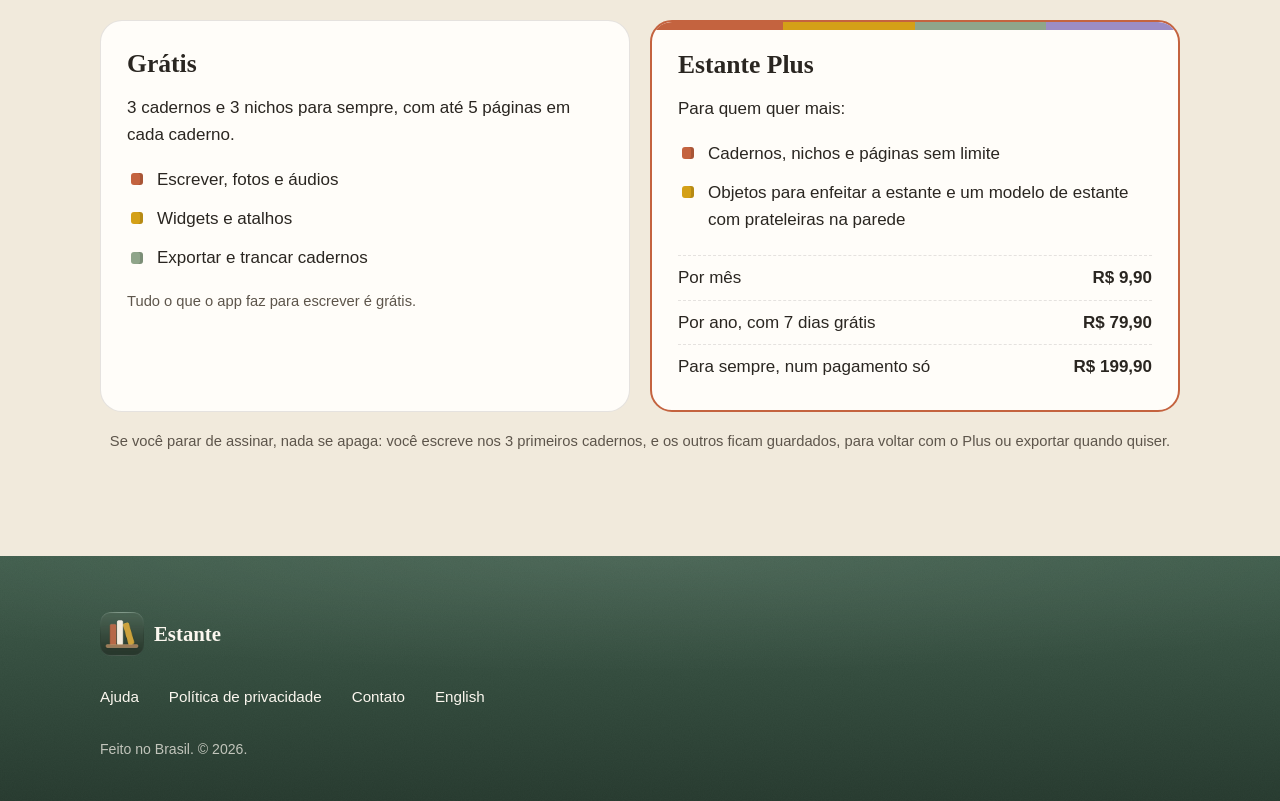
==== commit 5a9d6a79: "O Plus sem o Compartilhamento Familiar, por enquanto Quem decide tirou a família do Plus na 1.0 e va" ====
--- a/index.html
+++ b/index.html
@@ -201,7 +201,6 @@
             <ul class="lista">
               <li>Cadernos, nichos e páginas sem limite</li>
               <li>Objetos para enfeitar a estante e um modelo de estante com prateleiras na parede</li>
-              <li>Tudo isso para a família toda, com o Compartilhamento Familiar</li>
             </ul>
             <ul class="precos">
               <li><span>Por mês</span><strong>R$ 9,90</strong></li>
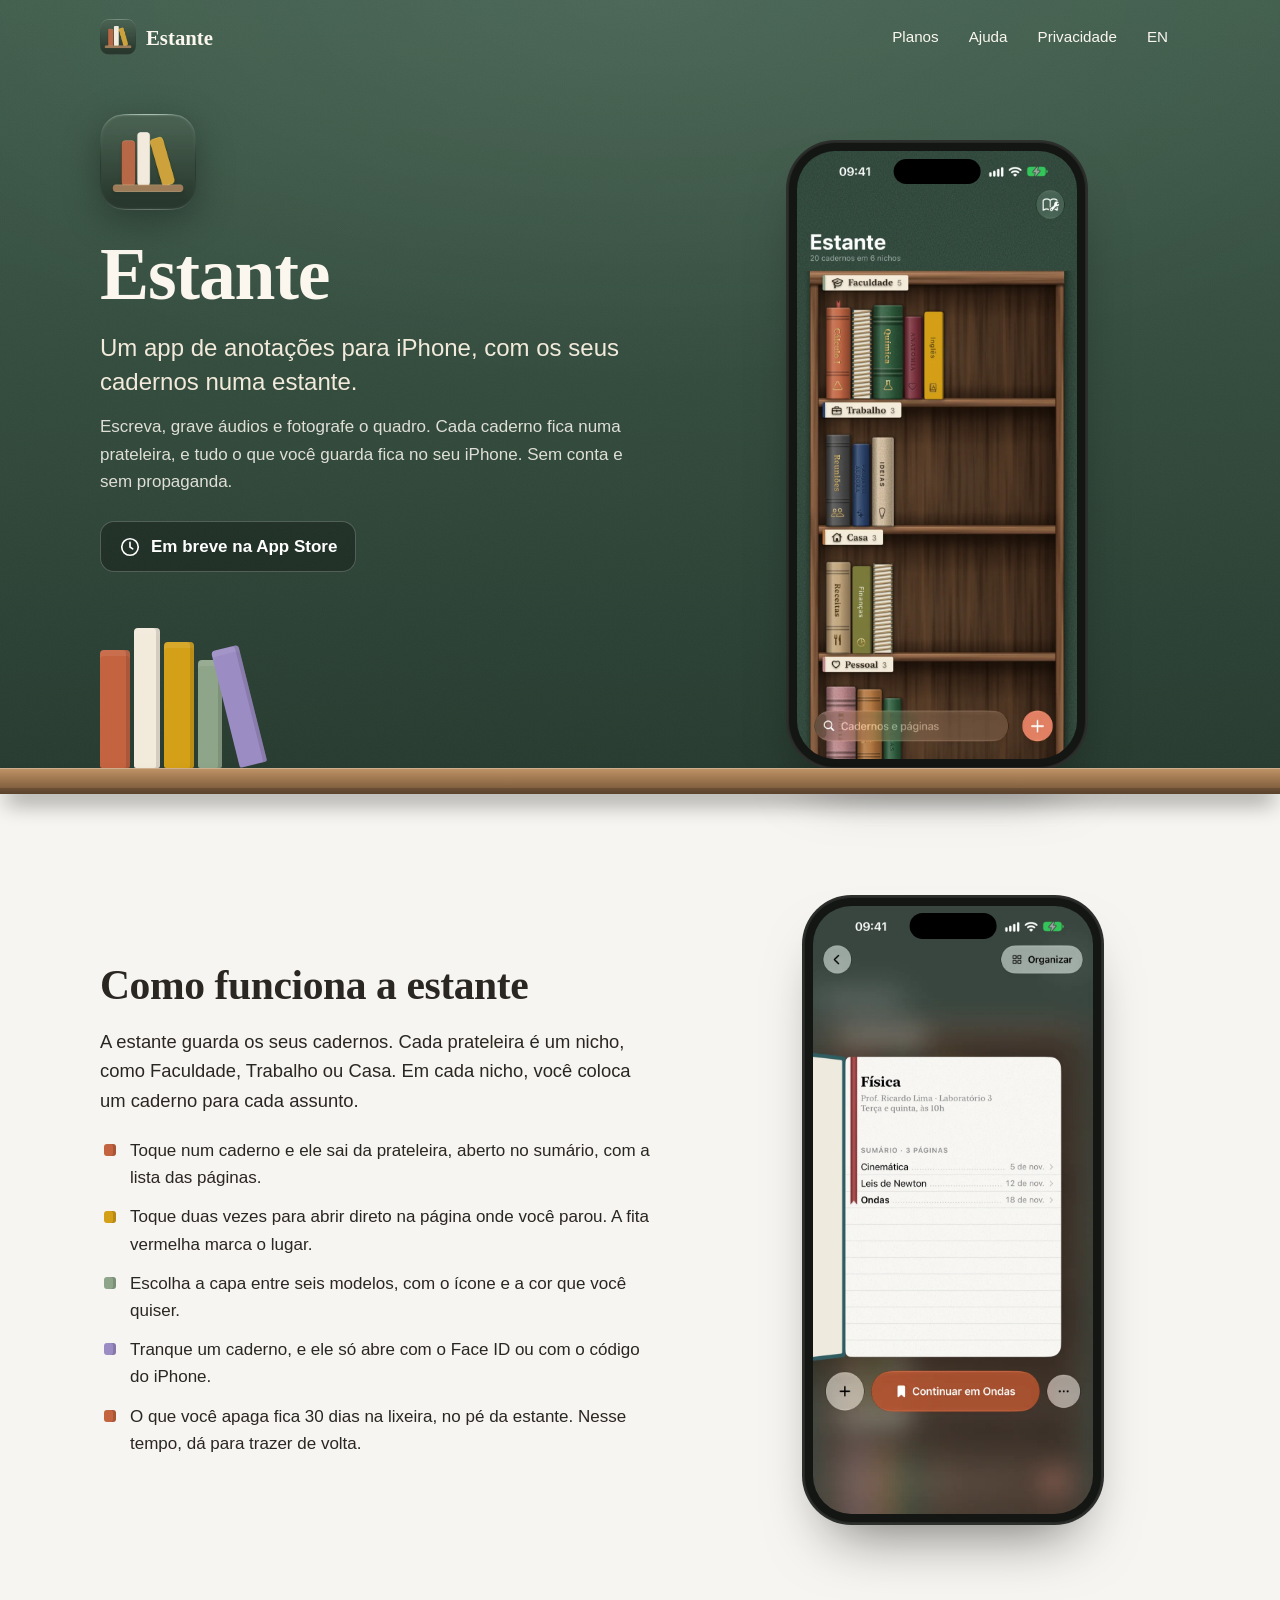
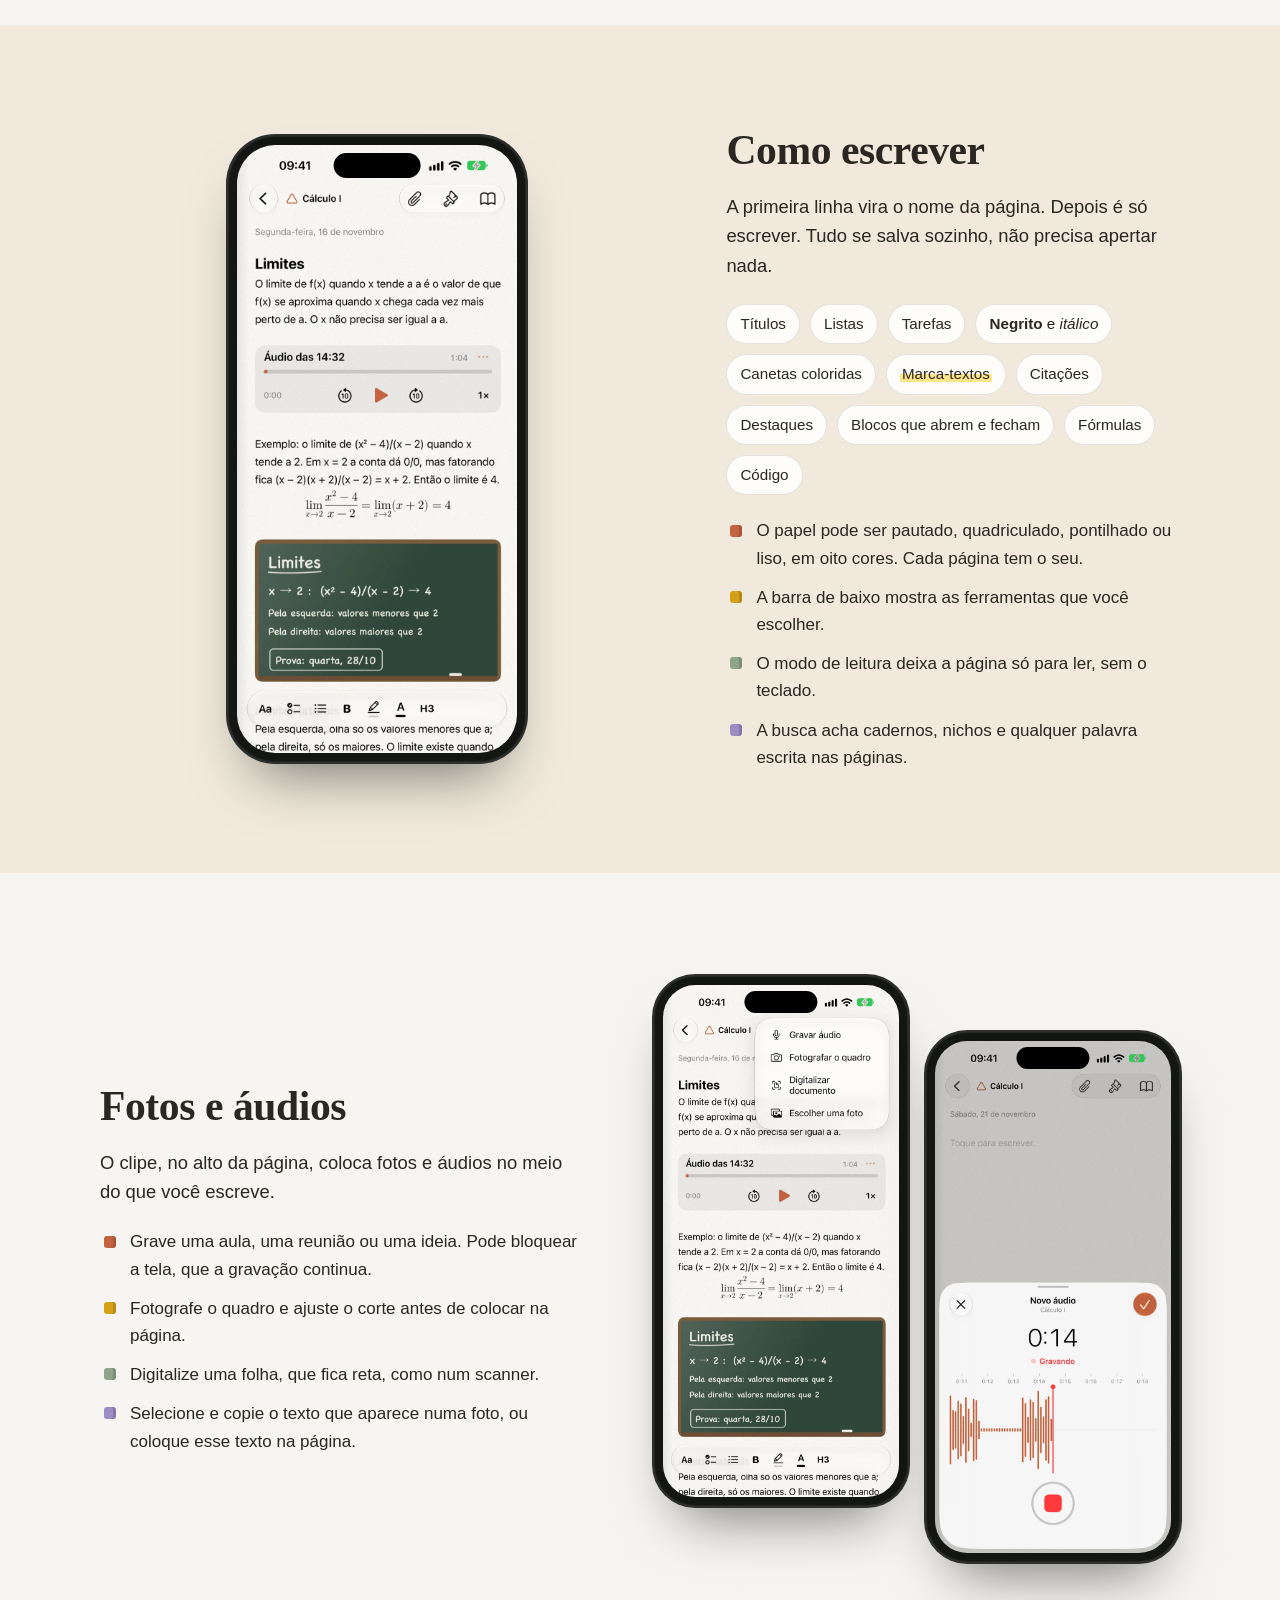
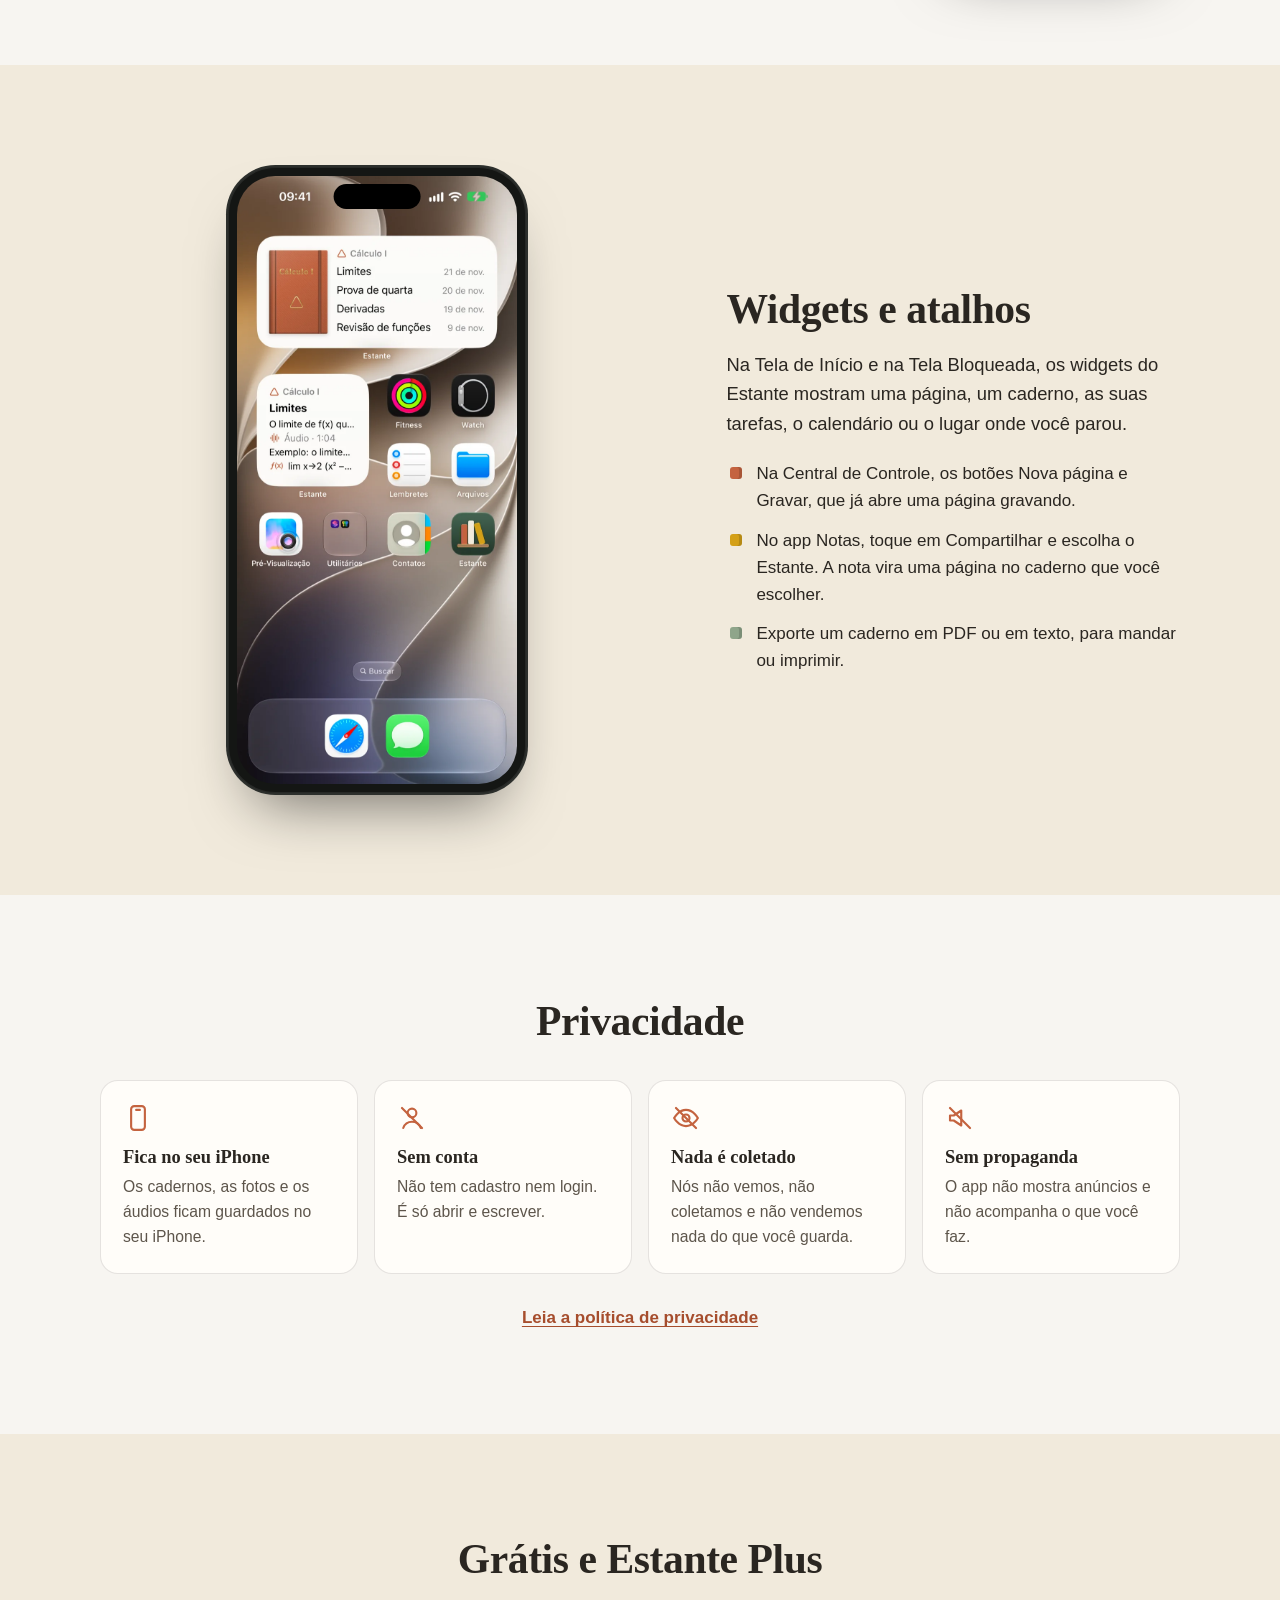
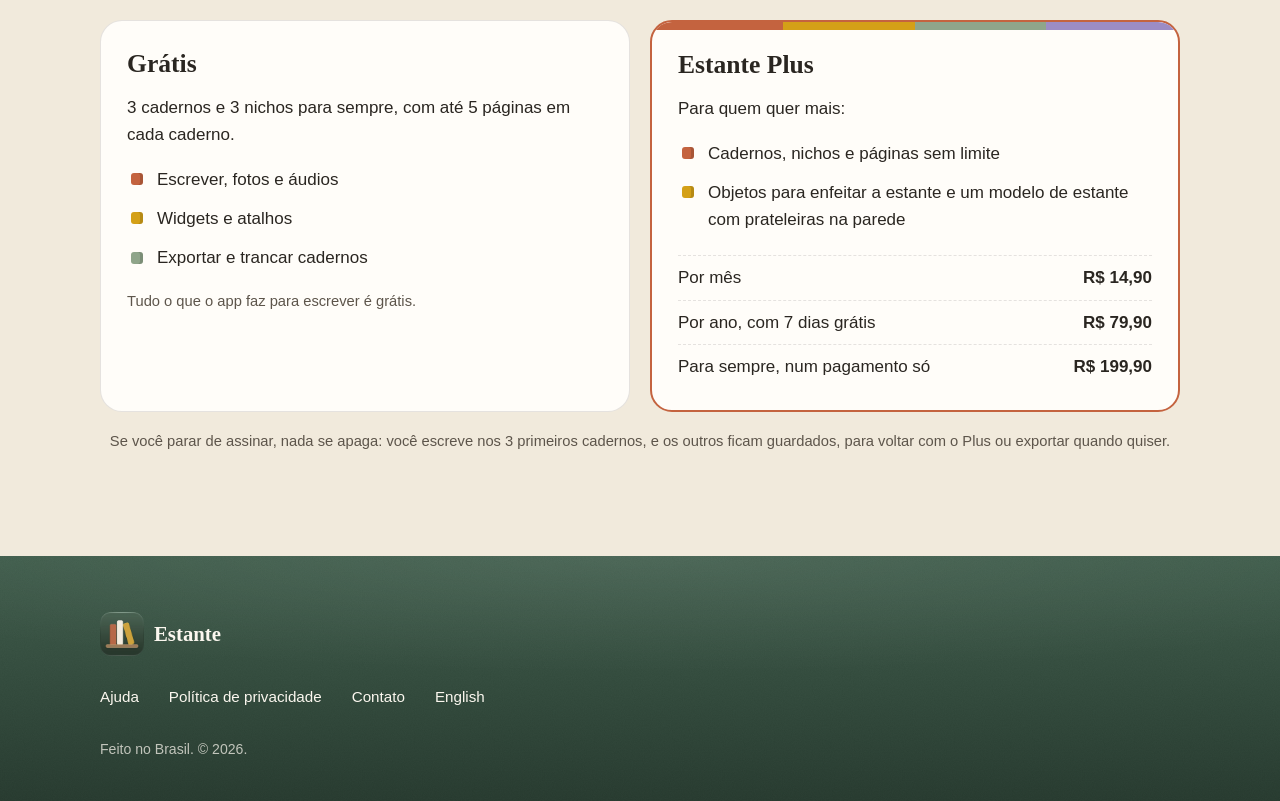
==== commit 25c2308d: "O mensal do Plus a R$ 14,90 Quem decide subiu só o mensal, de R$ 9,90 para R$ 14,90 (nos EUA, de $2." ====
--- a/index.html
+++ b/index.html
@@ -203,7 +203,7 @@
               <li>Objetos para enfeitar a estante e um modelo de estante com prateleiras na parede</li>
             </ul>
             <ul class="precos">
-              <li><span>Por mês</span><strong>R$ 9,90</strong></li>
+              <li><span>Por mês</span><strong>R$ 14,90</strong></li>
               <li><span>Por ano, com 7 dias grátis</span><strong>R$ 79,90</strong></li>
               <li><span>Para sempre, num pagamento só</span><strong>R$ 199,90</strong></li>
             </ul>
